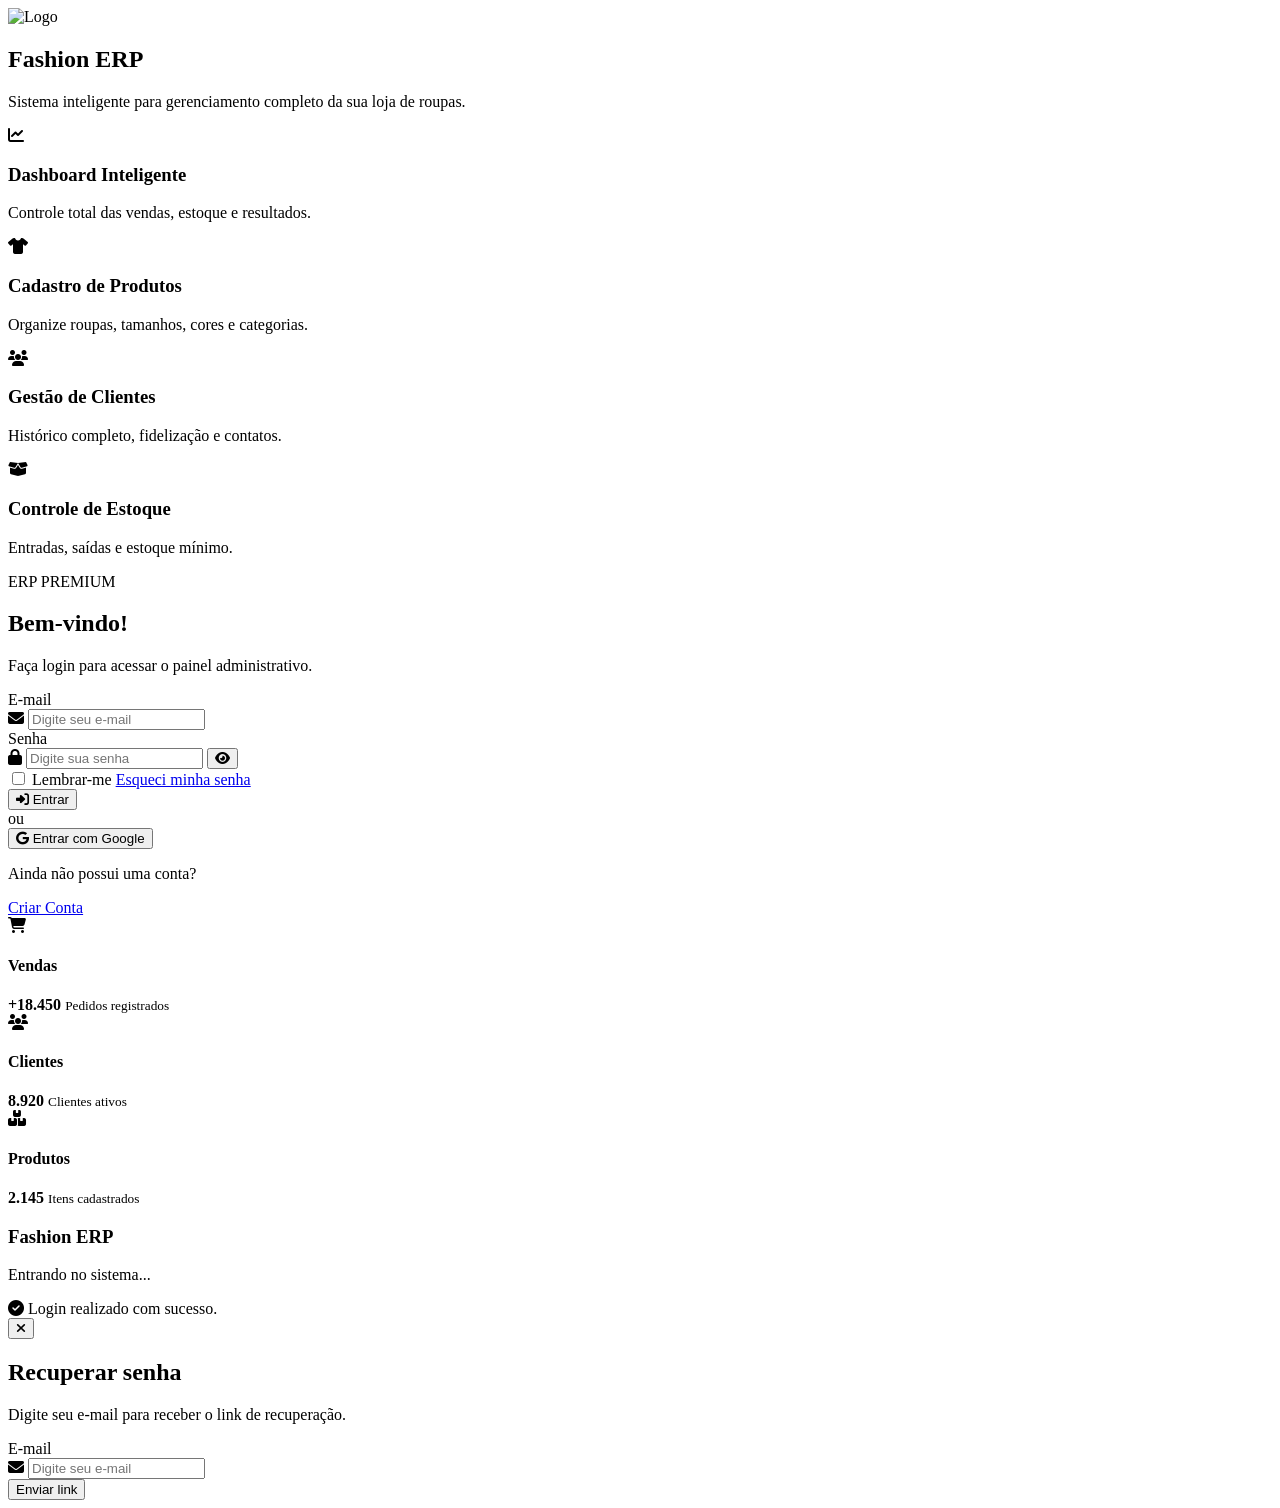
==== index.html @ 1f89e347 "oii" ====
<!DOCTYPE html>
<html lang="pt-BR">

<head>
    <meta charset="UTF-8">
    <meta http-equiv="X-UA-Compatible" content="IE=edge">
    <meta name="viewport" content="width=device-width, initial-scale=1.0">

    <title>Fashion ERP | Login</title>

    <meta name="description" content="Sistema profissional para gerenciamento de lojas de roupas">
    <meta name="theme-color" content="#0F172A">

    <!-- Google Fonts -->
    <link rel="preconnect" href="https://fonts.googleapis.com">
    <link rel="preconnect" href="https://fonts.gstatic.com" crossorigin>

    <link href="https://fonts.googleapis.com/css2?family=Poppins:wght@300;400;500;600;700;800&display=swap" rel="stylesheet">

    <!-- Font Awesome -->
    <link rel="stylesheet"
        href="https://cdnjs.cloudflare.com/ajax/libs/font-awesome/6.7.1/css/all.min.css">

    <!-- CSS -->
    <link rel="stylesheet" href="assets/css/base.css">
    <link rel="stylesheet" href="assets/css/layout.css">
    <link rel="stylesheet" href="assets/css/components.css">
    <link rel="stylesheet" href="assets/css/forms.css">
    <link rel="stylesheet" href="assets/css/responsive.css">

    <link rel="icon" href="assets/img/favicon.png">
</head>

<body>

    <!-- Fundo -->
    <div class="background">

        <div class="circle circle1"></div>
        <div class="circle circle2"></div>
        <div class="circle circle3"></div>

    </div>

    <!-- Container Principal -->
    <main class="login-container">

        <!-- Painel Esquerdo -->
        <section class="login-left">

            <div class="brand">

                <img src="assets/img/logo.png" alt="Logo">

                <h1>Fashion ERP</h1>

                <p>
                    Sistema inteligente para gerenciamento completo
                    da sua loja de roupas.
                </p>

            </div>

            <div class="features">

                <div class="feature">

                    <i class="fa-solid fa-chart-line"></i>

                    <div>

                        <h3>Dashboard Inteligente</h3>

                        <p>
                            Controle total das vendas, estoque
                            e resultados.
                        </p>

                    </div>

                </div>

                <div class="feature">

                    <i class="fa-solid fa-shirt"></i>

                    <div>

                        <h3>Cadastro de Produtos</h3>

                        <p>
                            Organize roupas, tamanhos,
                            cores e categorias.
                        </p>

                    </div>

                </div>

                <div class="feature">

                    <i class="fa-solid fa-users"></i>

                    <div>

                        <h3>Gestão de Clientes</h3>

                        <p>
                            Histórico completo,
                            fidelização e contatos.
                        </p>

                    </div>

                </div>

                <div class="feature">

                    <i class="fa-solid fa-box-open"></i>

                    <div>

                        <h3>Controle de Estoque</h3>

                        <p>
                            Entradas, saídas
                            e estoque mínimo.
                        </p>

                    </div>

                </div>

            </div>

        </section>

        <!-- Painel Direito -->
        <section class="login-right">

            <div class="login-card">

                <div class="login-header">

                    <span class="badge">
                        ERP PREMIUM
                    </span>

                    <h2>Bem-vindo!</h2>

                    <p>
                        Faça login para acessar o painel administrativo.
                    </p>

                </div>

                <!-- FORMULÁRIO -->
                <form id="loginForm">

                    <div class="input-group">

                        <label>E-mail</label>

                        <div class="input-icon">

                            <i class="fa-solid fa-envelope"></i>

                            <input
                                type="email"
                                id="email"
                                placeholder="Digite seu e-mail"
                                required>

                        </div>

                    </div>

                    <div class="input-group">

                        <label>Senha</label>

                        <div class="input-icon">

                            <i class="fa-solid fa-lock"></i>

                            <input
                                type="password"
                                id="password"
                                placeholder="Digite sua senha"
                                required>
                                                            <button
                                type="button"
                                class="toggle-password"
                                id="togglePassword">

                                <i class="fa-solid fa-eye"></i>

                            </button>

                        </div>

                    </div>

                    <div class="login-options">

                        <label class="remember">

                            <input
                                type="checkbox"
                                id="remember">

                            <span>Lembrar-me</span>

                        </label>

                        <a href="#" class="forgot-password">
                            Esqueci minha senha
                        </a>

                    </div>

                    <button
                        type="submit"
                        class="btn btn-primary btn-login">

                        <i class="fa-solid fa-right-to-bracket"></i>

                        Entrar

                    </button>

                    <div class="divider">

                        <span>ou</span>

                    </div>

                    <button
                        type="button"
                        class="btn btn-google">

                        <i class="fa-brands fa-google"></i>

                        Entrar com Google

                    </button>

                </form>

                <div class="login-footer">

                    <p>
                        Ainda não possui uma conta?
                    </p>

                    <a href="#">
                        Criar Conta
                    </a>

                </div>

            </div>

            <!-- Cards Laterais -->

            <div class="login-info">

                <div class="info-card">

                    <i class="fa-solid fa-cart-shopping"></i>

                    <h4>Vendas</h4>

                    <strong>+18.450</strong>

                    <small>Pedidos registrados</small>

                </div>

                <div class="info-card">

                    <i class="fa-solid fa-users"></i>

                    <h4>Clientes</h4>

                    <strong>8.920</strong>

                    <small>Clientes ativos</small>

                </div>

                <div class="info-card">

                    <i class="fa-solid fa-boxes-stacked"></i>

                    <h4>Produtos</h4>

                    <strong>2.145</strong>

                    <small>Itens cadastrados</small>

                </div>

            </div>

        </section>

    </main>
        <!-- ===========================
         LOADER
    ============================ -->

    <div class="loader" id="loader">

        <div class="loader-content">

            <div class="spinner"></div>

            <h3>Fashion ERP</h3>

            <p>Entrando no sistema...</p>

        </div>

    </div>

    <!-- ===========================
         TOAST
    ============================ -->

    <div id="toast" class="toast">

        <i class="fa-solid fa-circle-check"></i>

        <span id="toastMessage">
            Login realizado com sucesso.
        </span>

    </div>

    <!-- ===========================
         MODAL ESQUECI A SENHA
    ============================ -->

    <div class="modal" id="resetPasswordModal">

        <div class="modal-content">

            <button class="close-modal" id="closeModal">

                <i class="fa-solid fa-xmark"></i>

            </button>

            <h2>Recuperar senha</h2>

            <p>
                Digite seu e-mail para receber
                o link de recuperação.
            </p>

            <form id="resetPasswordForm">

                <div class="input-group">

                    <label>E-mail</label>

                    <div class="input-icon">

                        <i class="fa-solid fa-envelope"></i>

                        <input
                            type="email"
                            id="resetEmail"
                            placeholder="Digite seu e-mail"
                            required>

                    </div>

                </div>

                <button
                    type="submit"
                    class="btn btn-primary">

                    Enviar link

                </button>

            </form>

        </div>

    </div>

    <!-- ===========================
         FIREBASE
    ============================ -->

    <script type="module" src="firebase/config.js"></script>

    <!-- ===========================
         JAVASCRIPT
    ============================ -->

    <script src="assets/js/app.js"></script>

    <script type="module" src="assets/js/auth.js"></script>

</body>

</html>
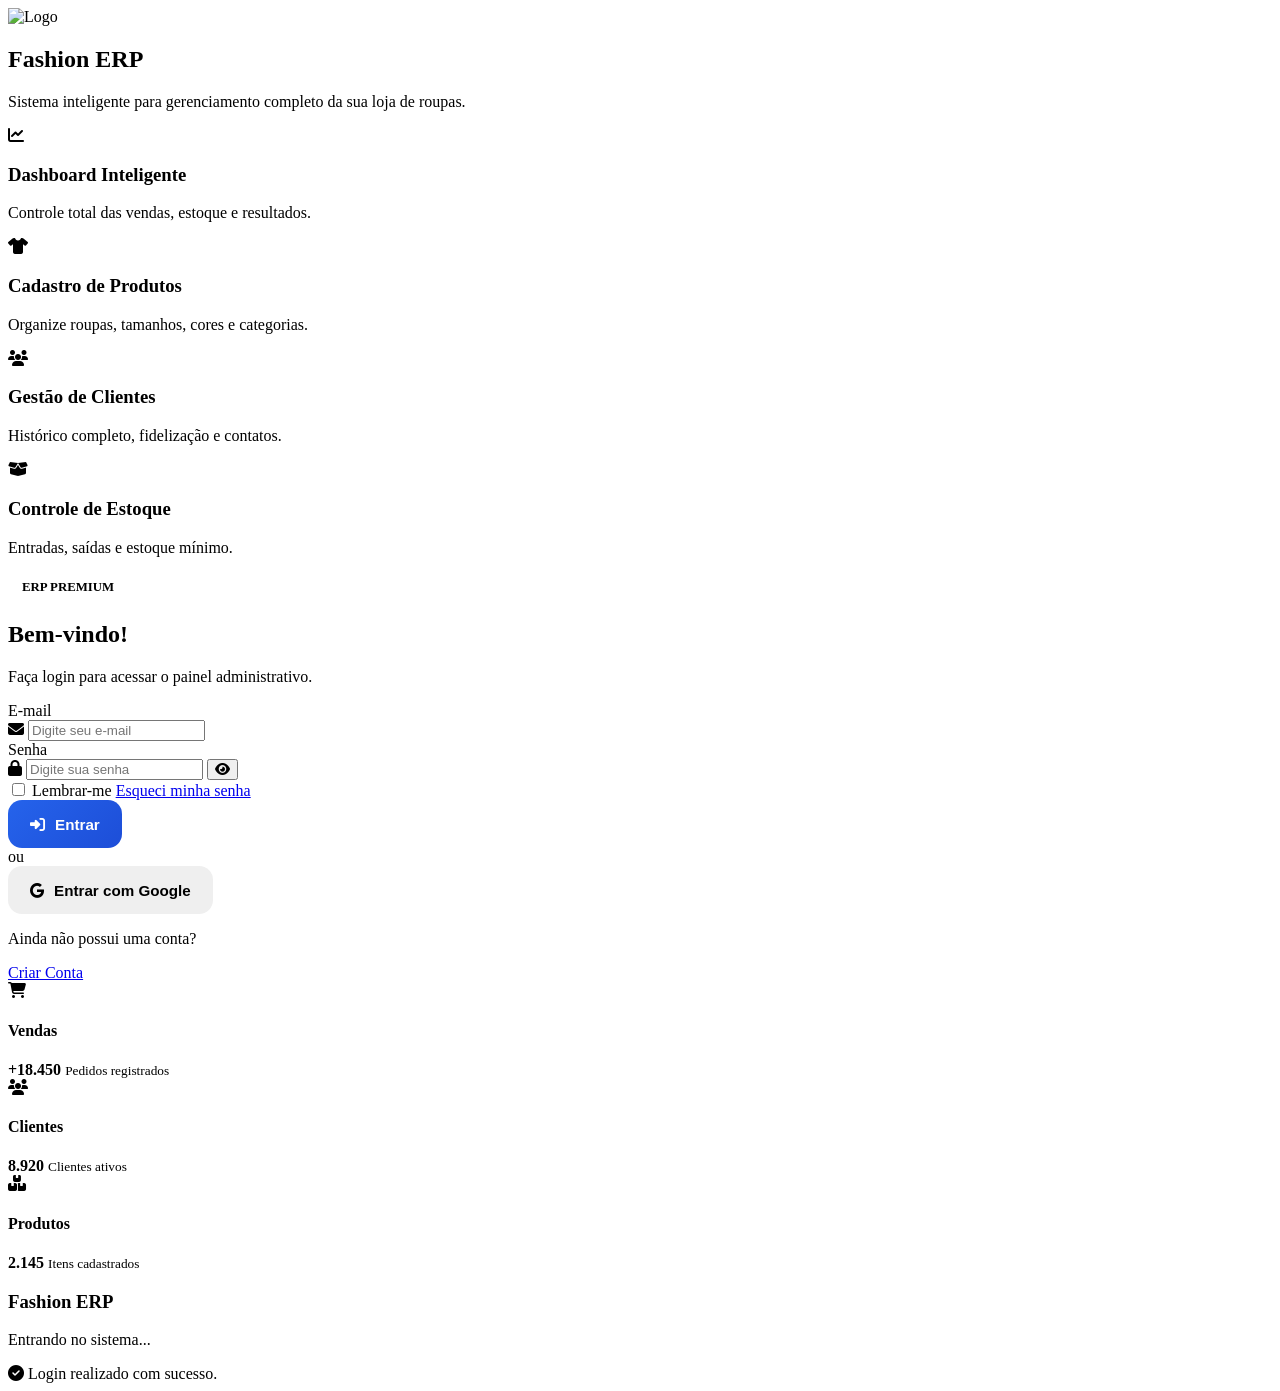
==== commit 10ab2bae: "pop" ====
--- a/index.html
+++ b/index.html
@@ -22,11 +22,11 @@
         href="https://cdnjs.cloudflare.com/ajax/libs/font-awesome/6.7.1/css/all.min.css">
 
     <!-- CSS -->
-    <link rel="stylesheet" href="assets/css/base.css">
-    <link rel="stylesheet" href="assets/css/layout.css">
-    <link rel="stylesheet" href="assets/css/components.css">
-    <link rel="stylesheet" href="assets/css/forms.css">
-    <link rel="stylesheet" href="assets/css/responsive.css">
+    <link rel="stylesheet" href="css/base.css">
+    <link rel="stylesheet" href="css/layout.css">
+    <link rel="stylesheet" href="css/components.css">
+    <link rel="stylesheet" href="css/forms.css">
+    <link rel="stylesheet" href="css/responsive.css">
 
     <link rel="icon" href="assets/img/favicon.png">
 </head>
--- a/css/components.css
+++ b/css/components.css
@@ -0,0 +1,832 @@
+/* ==========================================================
+   FASHION ERP
+   COMPONENTS.CSS
+==========================================================*/
+
+/* ==========================
+   BOTÕES
+========================== */
+
+.btn{
+    display:inline-flex;
+    align-items:center;
+    justify-content:center;
+    gap:10px;
+
+    height:48px;
+
+    padding:0 22px;
+
+    border:none;
+
+    border-radius:14px;
+
+    cursor:pointer;
+
+    font-size:.95rem;
+
+    font-weight:600;
+
+    transition:.30s;
+
+    user-select:none;
+}
+
+.btn i{
+
+    font-size:15px;
+
+}
+
+.btn-primary{
+
+    background:linear-gradient(135deg,#2563EB,#1D4ED8);
+
+    color:#fff;
+
+}
+
+.btn-primary:hover{
+
+    transform:translateY(-2px);
+
+    box-shadow:0 15px 30px rgba(37,99,235,.30);
+
+}
+
+.btn-secondary{
+
+    background:#F59E0B;
+
+    color:#fff;
+
+}
+
+.btn-secondary:hover{
+
+    transform:translateY(-2px);
+
+}
+
+.btn-success{
+
+    background:#22C55E;
+
+    color:#fff;
+
+}
+
+.btn-danger{
+
+    background:#EF4444;
+
+    color:#fff;
+
+}
+
+.btn-light{
+
+    background:var(--surface);
+
+    border:1px solid var(--border);
+
+    color:var(--text);
+
+}
+
+.btn-light:hover{
+
+    background:var(--background-light);
+
+}
+
+/* ==========================
+   CARDS
+========================== */
+
+.card{
+
+    background:var(--surface);
+
+    border:1px solid var(--border);
+
+    border-radius:22px;
+
+    padding:25px;
+
+    box-shadow:var(--shadow-sm);
+
+    transition:.30s;
+
+}
+
+.card:hover{
+
+    transform:translateY(-4px);
+
+    box-shadow:var(--shadow);
+
+}
+
+.card-header{
+
+    display:flex;
+
+    justify-content:space-between;
+
+    align-items:center;
+
+    margin-bottom:25px;
+
+}
+
+.card-title{
+
+    font-size:1.15rem;
+
+    font-weight:600;
+
+}
+
+/* ==========================
+   STAT CARDS
+========================== */
+
+.stat-card{
+
+    display:flex;
+
+    justify-content:space-between;
+
+    align-items:center;
+
+    padding:25px;
+
+    border-radius:20px;
+
+    background:var(--surface);
+
+    border:1px solid var(--border);
+
+    transition:.30s;
+
+}
+
+.stat-card:hover{
+
+    transform:translateY(-5px);
+
+}
+
+.stat-card .icon{
+
+    width:65px;
+
+    height:65px;
+
+    border-radius:18px;
+
+    display:flex;
+
+    align-items:center;
+
+    justify-content:center;
+
+    color:#fff;
+
+    font-size:24px;
+
+    background:linear-gradient(135deg,#2563EB,#1D4ED8);
+
+}
+
+.stat-card h3{
+
+    font-size:2rem;
+
+    margin-top:10px;
+
+}
+
+.stat-card p{
+
+    color:var(--text-muted);
+
+}
+
+/* ==========================
+   BADGES
+========================== */
+
+.badge{
+
+    display:inline-flex;
+
+    align-items:center;
+
+    justify-content:center;
+
+    padding:7px 14px;
+
+    border-radius:50px;
+
+    font-size:.80rem;
+
+    font-weight:600;
+
+}
+
+.badge-success{
+
+    background:#DCFCE7;
+
+    color:#15803D;
+
+}
+
+.badge-danger{
+
+    background:#FEE2E2;
+
+    color:#B91C1C;
+
+}
+
+.badge-warning{
+
+    background:#FEF3C7;
+
+    color:#B45309;
+
+}
+
+.badge-info{
+
+    background:#DBEAFE;
+
+    color:#1D4ED8;
+
+}
+
+/* ==========================
+   ALERTAS
+========================== */
+
+.alert{
+
+    padding:18px 22px;
+
+    border-radius:15px;
+
+    margin-bottom:20px;
+
+    border-left:5px solid;
+
+}
+
+.alert-success{
+
+    background:#DCFCE7;
+
+    border-color:#22C55E;
+
+    color:#166534;
+
+}
+
+.alert-danger{
+
+    background:#FEE2E2;
+
+    border-color:#EF4444;
+
+    color:#991B1B;
+
+}
+
+.alert-warning{
+
+    background:#FEF3C7;
+
+    border-color:#F59E0B;
+
+    color:#92400E;
+
+}
+
+.alert-info{
+
+    background:#DBEAFE;
+
+    border-color:#2563EB;
+
+    color:#1E3A8A;
+
+}
+
+/* ==========================
+   AVATAR
+========================== */
+
+.avatar{
+
+    width:45px;
+
+    height:45px;
+
+    border-radius:50%;
+
+    overflow:hidden;
+
+}
+
+.avatar img{
+
+    width:100%;
+
+    height:100%;
+
+    object-fit:cover;
+
+}
+/* ==========================================================
+   TABELAS
+========================================================== */
+
+.table-container{
+    background:var(--surface);
+    border:1px solid var(--border);
+    border-radius:20px;
+    overflow:hidden;
+    box-shadow:var(--shadow-sm);
+}
+
+.table-responsive{
+    width:100%;
+    overflow-x:auto;
+}
+
+.table{
+    width:100%;
+    border-collapse:collapse;
+    min-width:900px;
+}
+
+.table thead{
+    background:var(--background-light);
+}
+
+.table th{
+    padding:18px;
+    text-align:left;
+    font-size:.9rem;
+    font-weight:600;
+    color:var(--text);
+    border-bottom:1px solid var(--border);
+}
+
+.table td{
+    padding:18px;
+    border-bottom:1px solid var(--border);
+    color:var(--text-light);
+}
+
+.table tbody tr{
+    transition:.3s;
+}
+
+.table tbody tr:hover{
+    background:rgba(37,99,235,.05);
+}
+
+/* ==========================================================
+   FORMULÁRIOS
+========================================================== */
+
+.form-group{
+    margin-bottom:22px;
+}
+
+.form-label{
+    display:block;
+    margin-bottom:8px;
+    font-weight:600;
+    color:var(--text);
+}
+
+.form-control{
+
+    width:100%;
+
+    height:52px;
+
+    padding:0 18px;
+
+    border-radius:14px;
+
+    background:var(--background-light);
+
+    border:1px solid var(--border);
+
+    color:var(--text);
+
+    transition:.3s;
+
+}
+
+.form-control:focus{
+
+    border-color:var(--primary);
+
+    box-shadow:0 0 0 4px rgba(37,99,235,.12);
+
+}
+
+textarea.form-control{
+
+    height:140px;
+
+    resize:vertical;
+
+    padding:15px;
+
+}
+
+.form-row{
+
+    display:grid;
+
+    grid-template-columns:repeat(auto-fit,minmax(220px,1fr));
+
+    gap:20px;
+
+}
+
+/* ==========================================================
+   CHECKBOX
+========================================================== */
+
+.checkbox{
+
+    display:flex;
+
+    align-items:center;
+
+    gap:10px;
+
+}
+
+.checkbox input{
+
+    width:18px;
+
+    height:18px;
+
+    accent-color:var(--primary);
+
+}
+
+/* ==========================================================
+   SWITCH
+========================================================== */
+
+.switch{
+
+    position:relative;
+
+    width:54px;
+
+    height:30px;
+
+}
+
+.switch input{
+
+    display:none;
+
+}
+
+.slider{
+
+    position:absolute;
+
+    inset:0;
+
+    background:#CBD5E1;
+
+    border-radius:50px;
+
+    transition:.3s;
+
+}
+
+.slider::before{
+
+    content:"";
+
+    position:absolute;
+
+    width:22px;
+
+    height:22px;
+
+    left:4px;
+
+    top:4px;
+
+    background:#fff;
+
+    border-radius:50%;
+
+    transition:.3s;
+
+}
+
+.switch input:checked + .slider{
+
+    background:var(--primary);
+
+}
+
+.switch input:checked + .slider::before{
+
+    transform:translateX(24px);
+
+}
+
+/* ==========================================================
+   PAGINAÇÃO
+========================================================== */
+
+.pagination{
+
+    display:flex;
+
+    justify-content:flex-end;
+
+    gap:10px;
+
+    margin-top:25px;
+
+}
+
+.page-item{
+
+    width:42px;
+
+    height:42px;
+
+    display:flex;
+
+    align-items:center;
+
+    justify-content:center;
+
+    border-radius:12px;
+
+    background:var(--surface);
+
+    border:1px solid var(--border);
+
+    cursor:pointer;
+
+    transition:.3s;
+
+}
+
+.page-item:hover{
+
+    background:var(--primary);
+
+    color:#fff;
+
+}
+
+.page-item.active{
+
+    background:var(--primary);
+
+    color:#fff;
+
+}
+
+/* ==========================================================
+   PROGRESS BAR
+========================================================== */
+
+.progress{
+
+    width:100%;
+
+    height:10px;
+
+    border-radius:50px;
+
+    overflow:hidden;
+
+    background:#E5E7EB;
+
+}
+
+.progress-bar{
+
+    height:100%;
+
+    background:linear-gradient(90deg,#2563EB,#1D4ED8);
+
+}
+
+/* ==========================================================
+   MODAL
+========================================================== */
+
+.modal{
+
+    position:fixed;
+
+    inset:0;
+
+    background:rgba(0,0,0,.55);
+
+    display:none;
+
+    align-items:center;
+
+    justify-content:center;
+
+    padding:20px;
+
+    z-index:5000;
+
+}
+
+.modal.active{
+
+    display:flex;
+
+}
+
+.modal-content{
+
+    width:100%;
+
+    max-width:650px;
+
+    background:var(--surface);
+
+    border-radius:24px;
+
+    padding:30px;
+
+    position:relative;
+
+    animation:fadeUp .35s;
+
+}
+
+.close-modal{
+
+    position:absolute;
+
+    top:18px;
+
+    right:18px;
+
+    width:42px;
+
+    height:42px;
+
+    border-radius:12px;
+
+    background:var(--background-light);
+
+}
+
+/* ==========================================================
+   DROPDOWN
+========================================================== */
+
+.dropdown{
+
+    position:relative;
+
+}
+
+.dropdown-menu{
+
+    position:absolute;
+
+    top:110%;
+
+    right:0;
+
+    width:220px;
+
+    background:var(--surface);
+
+    border:1px solid var(--border);
+
+    border-radius:16px;
+
+    overflow:hidden;
+
+    display:none;
+
+    box-shadow:var(--shadow);
+
+}
+
+.dropdown.active .dropdown-menu{
+
+    display:block;
+
+}
+
+.dropdown-menu a{
+
+    display:flex;
+
+    align-items:center;
+
+    gap:12px;
+
+    padding:15px 18px;
+
+    transition:.3s;
+
+}
+
+.dropdown-menu a:hover{
+
+    background:rgba(37,99,235,.08);
+
+}
+
+/* ==========================================================
+   TOOLTIP
+========================================================== */
+
+.tooltip{
+
+    position:relative;
+
+}
+
+.tooltip:hover::after{
+
+    content:attr(data-tooltip);
+
+    position:absolute;
+
+    bottom:120%;
+
+    left:50%;
+
+    transform:translateX(-50%);
+
+    background:#111827;
+
+    color:#fff;
+
+    padding:8px 12px;
+
+    border-radius:8px;
+
+    white-space:nowrap;
+
+    font-size:.8rem;
+
+}
+
+/* ==========================================================
+   SKELETON
+========================================================== */
+
+.skeleton{
+
+    background:linear-gradient(
+        90deg,
+        #E5E7EB 25%,
+        #F3F4F6 50%,
+        #E5E7EB 75%
+    );
+
+    background-size:200% 100%;
+
+    animation:skeleton-loading 1.4s infinite;
+
+    border-radius:12px;
+
+}
+
+@keyframes skeleton-loading{
+
+    0%{
+        background-position:200% 0;
+    }
+
+    100%{
+        background-position:-200% 0;
+    }
+
+}
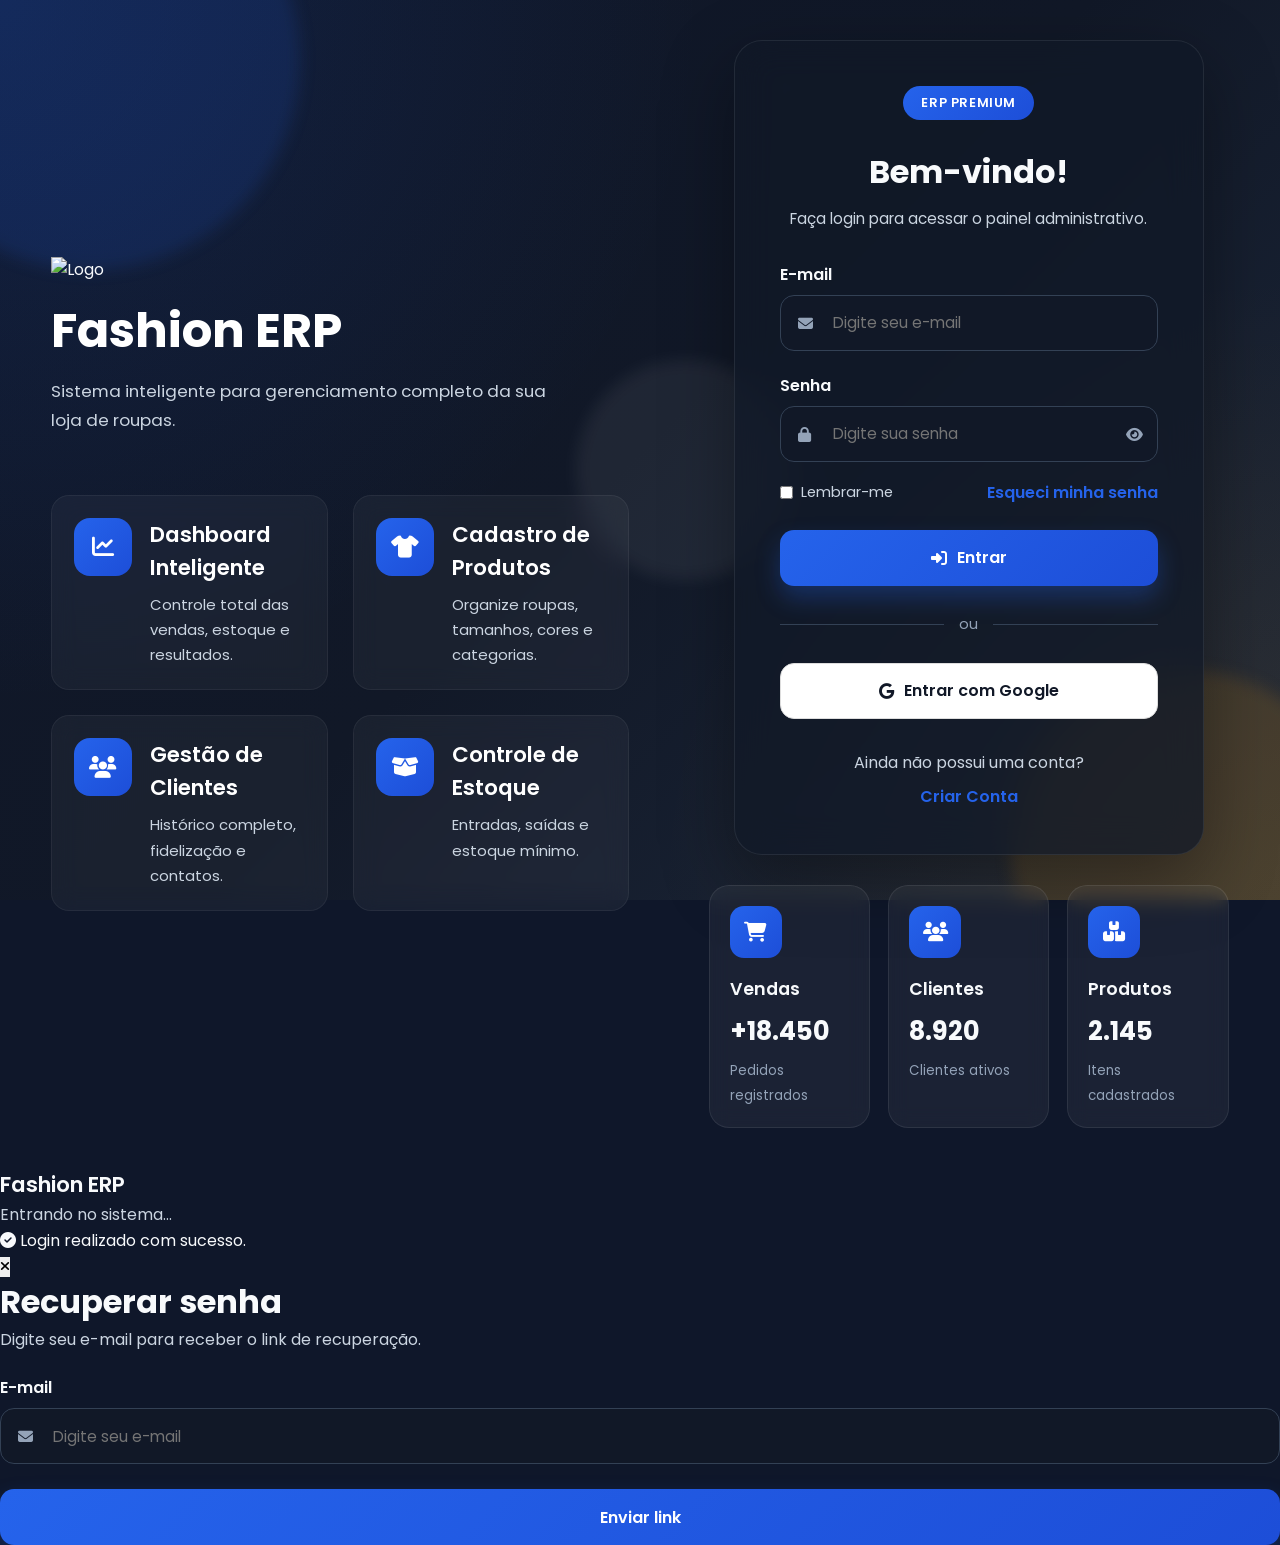
==== commit d1839faf: "çlpo" ====
--- a/index.html
+++ b/index.html
@@ -22,13 +22,13 @@
         href="https://cdnjs.cloudflare.com/ajax/libs/font-awesome/6.7.1/css/all.min.css">
 
     <!-- CSS -->
-    <link rel="stylesheet" href="css/base.css">
-    <link rel="stylesheet" href="css/layout.css">
-    <link rel="stylesheet" href="css/components.css">
+    <link rel="stylesheet" href="css/ base.css">
+    <link rel="stylesheet" href="css/ layout.css">
+    <link rel="stylesheet" href="css/catalogo.css">
     <link rel="stylesheet" href="css/forms.css">
     <link rel="stylesheet" href="css/responsive.css">
 
-    <link rel="icon" href="assets/img/favicon.png">
+    <link rel="icon" href="img/favicon.png">
 </head>
 
 <body>
@@ -50,7 +50,7 @@
 
             <div class="brand">
 
-                <img src="assets/img/logo.png" alt="Logo">
+                <img src="img/logo.png" alt="Logo">
 
                 <h1>Fashion ERP</h1>
 
@@ -403,9 +403,9 @@
          JAVASCRIPT
     ============================ -->
 
-    <script src="assets/js/app.js"></script>
-
-    <script type="module" src="assets/js/auth.js"></script>
+    <script src="js/app.js"></script>
+
+    <script type="module" src="js/auth.js"></script>
 
 </body>
 
--- a/css/ base.css
+++ b/css/ base.css
@@ -0,0 +1,724 @@
+/* ==========================================================
+   FASHION ERP
+   Base CSS
+   ========================================================== */
+
+/* ---------------- RESET ---------------- */
+
+*,
+*::before,
+*::after{
+    margin:0;
+    padding:0;
+    box-sizing:border-box;
+}
+
+html{
+    font-size:16px;
+    scroll-behavior:smooth;
+}
+
+body{
+    min-height:100vh;
+    font-family:'Poppins',sans-serif;
+    background:#0F172A;
+    color:#F8FAFC;
+    overflow-x:hidden;
+    -webkit-font-smoothing:antialiased;
+}
+
+img{
+    max-width:100%;
+    display:block;
+}
+
+a{
+    text-decoration:none;
+    color:inherit;
+}
+
+button{
+    border:none;
+    outline:none;
+    cursor:pointer;
+    font-family:inherit;
+}
+
+input,
+textarea,
+select{
+    font-family:inherit;
+    outline:none;
+    border:none;
+}
+
+ul{
+    list-style:none;
+}
+
+/* ---------------- VARIÁVEIS ---------------- */
+
+:root{
+
+    /* Cores */
+
+    --primary:#2563EB;
+    --primary-dark:#1D4ED8;
+
+    --secondary:#F59E0B;
+
+    --success:#22C55E;
+    --danger:#EF4444;
+    --warning:#FACC15;
+
+    --background:#0F172A;
+    --background-light:#1E293B;
+
+    --surface:#111827;
+    --surface-2:#1F2937;
+
+    --white:#FFFFFF;
+
+    --text:#F8FAFC;
+    --text-light:#CBD5E1;
+    --text-muted:#94A3B8;
+
+    --border:#334155;
+
+    /* Sombras */
+
+    --shadow-sm:
+        0 2px 8px rgba(0,0,0,.15);
+
+    --shadow:
+        0 10px 30px rgba(0,0,0,.25);
+
+    --shadow-lg:
+        0 20px 60px rgba(0,0,0,.35);
+
+    /* Bordas */
+
+    --radius-sm:8px;
+    --radius:16px;
+    --radius-lg:24px;
+    --radius-xl:32px;
+
+    /* Espaçamentos */
+
+    --space-1:4px;
+    --space-2:8px;
+    --space-3:12px;
+    --space-4:16px;
+    --space-5:20px;
+    --space-6:24px;
+    --space-7:32px;
+    --space-8:40px;
+    --space-9:48px;
+
+    /* Transição */
+
+    --transition:.35s ease;
+
+}
+
+/* ---------------- TEMA CLARO ---------------- */
+
+body.light{
+
+    --background:#F8FAFC;
+
+    --background-light:#FFFFFF;
+
+    --surface:#FFFFFF;
+
+    --surface-2:#F1F5F9;
+
+    --text:#0F172A;
+
+    --text-light:#334155;
+
+    --text-muted:#64748B;
+
+    --border:#E2E8F0;
+
+}
+
+/* ---------------- TIPOGRAFIA ---------------- */
+
+h1{
+
+    font-size:2.5rem;
+    font-weight:700;
+    line-height:1.2;
+
+}
+
+h2{
+
+    font-size:2rem;
+    font-weight:700;
+
+}
+
+h3{
+
+    font-size:1.35rem;
+    font-weight:600;
+
+}
+
+h4{
+
+    font-size:1.1rem;
+    font-weight:600;
+
+}
+
+p{
+
+    color:var(--text-light);
+    line-height:1.7;
+
+}
+
+small{
+
+    color:var(--text-muted);
+
+}
+
+/* ---------------- SCROLL ---------------- */
+
+::-webkit-scrollbar{
+
+    width:10px;
+
+}
+
+::-webkit-scrollbar-track{
+
+    background:var(--background);
+
+}
+
+::-webkit-scrollbar-thumb{
+
+    background:var(--primary);
+    border-radius:50px;
+
+}
+
+::-webkit-scrollbar-thumb:hover{
+
+    background:var(--primary-dark);
+
+}
+
+/* ---------------- SELEÇÃO ---------------- */
+
+::selection{
+
+    background:var(--primary);
+    color:#fff;
+
+}
+
+/* ---------------- CONTAINER ---------------- */
+
+.container{
+
+    width:min(1400px,92%);
+    margin:auto;
+
+}
+
+/* ---------------- UTILITÁRIOS ---------------- */
+
+.text-center{
+    text-align:center;
+}
+
+.text-right{
+    text-align:right;
+}
+
+.w-100{
+    width:100%;
+}
+
+.hidden{
+    display:none !important;
+}
+
+.flex{
+    display:flex;
+}
+
+.grid{
+    display:grid;
+}
+
+.align-center{
+    align-items:center;
+}
+
+.justify-between{
+    justify-content:space-between;
+}
+
+.justify-center{
+    justify-content:center;
+}
+
+.gap-1{
+    gap:10px;
+}
+
+.gap-2{
+    gap:20px;
+}
+
+.gap-3{
+    gap:30px;
+}
+
+.mt-1{
+    margin-top:10px;
+}
+
+.mt-2{
+    margin-top:20px;
+}
+
+.mt-3{
+    margin-top:30px;
+}
+
+.mb-1{
+    margin-bottom:10px;
+}
+
+.mb-2{
+    margin-bottom:20px;
+}
+
+.mb-3{
+    margin-bottom:30px;
+}
+
+/* ---------------- ANIMAÇÃO ---------------- */
+
+@keyframes fadeUp{
+
+    from{
+
+        opacity:0;
+        transform:translateY(20px);
+
+    }
+
+    to{
+
+        opacity:1;
+        transform:translateY(0);
+
+    }
+
+}
+
+.fade-up{
+
+    animation:fadeUp .6s ease forwards;
+
+}
+/* ==========================================================
+   LOGIN
+========================================================== */
+
+.background{
+    position:fixed;
+    inset:0;
+    overflow:hidden;
+    background:
+        radial-gradient(circle at top left,#2563eb22,transparent 45%),
+        radial-gradient(circle at bottom right,#f59e0b18,transparent 40%),
+        linear-gradient(135deg,#0f172a,#111827,#1e293b);
+    z-index:-2;
+}
+
+/* Círculos */
+
+.circle{
+    position:absolute;
+    border-radius:50%;
+    filter:blur(8px);
+    animation:float 10s ease-in-out infinite;
+}
+
+.circle1{
+    width:420px;
+    height:420px;
+    background:#2563eb25;
+    top:-150px;
+    left:-120px;
+}
+
+.circle2{
+    width:350px;
+    height:350px;
+    background:#f59e0b22;
+    bottom:-120px;
+    right:-80px;
+    animation-delay:2s;
+}
+
+.circle3{
+    width:220px;
+    height:220px;
+    background:#ffffff10;
+    top:40%;
+    left:45%;
+    animation-delay:4s;
+}
+
+@keyframes float{
+
+    0%{
+        transform:translateY(0) rotate(0);
+    }
+
+    50%{
+        transform:translateY(-25px) rotate(6deg);
+    }
+
+    100%{
+        transform:translateY(0) rotate(0);
+    }
+
+}
+
+/* ==========================================================
+   CARD
+========================================================== */
+
+.login-card{
+
+    width:100%;
+    max-width:470px;
+
+    background:rgba(17,24,39,.75);
+
+    backdrop-filter:blur(18px);
+
+    border:1px solid rgba(255,255,255,.08);
+
+    border-radius:28px;
+
+    padding:45px;
+
+    box-shadow:0 25px 70px rgba(0,0,0,.35);
+
+    animation:fadeUp .7s ease;
+
+}
+
+body.light .login-card{
+
+    background:rgba(255,255,255,.90);
+
+}
+
+/* ==========================================================
+   BADGE
+========================================================== */
+
+.badge{
+
+    display:inline-flex;
+
+    align-items:center;
+
+    justify-content:center;
+
+    padding:8px 18px;
+
+    border-radius:50px;
+
+    background:linear-gradient(135deg,#2563eb,#1d4ed8);
+
+    color:#fff;
+
+    font-size:.8rem;
+
+    font-weight:600;
+
+    letter-spacing:.6px;
+
+    margin-bottom:18px;
+
+}
+
+/* ==========================================================
+   INPUTS
+========================================================== */
+
+.input-group{
+
+    margin-top:22px;
+
+}
+
+.input-group label{
+
+    display:block;
+
+    margin-bottom:8px;
+
+    font-weight:600;
+
+    color:var(--text);
+
+}
+
+.input-icon{
+
+    position:relative;
+
+}
+
+.input-icon i{
+
+    position:absolute;
+
+    left:18px;
+
+    top:50%;
+
+    transform:translateY(-50%);
+
+    color:var(--text-muted);
+
+    font-size:15px;
+
+}
+
+.input-icon input{
+
+    width:100%;
+
+    height:56px;
+
+    padding-left:52px;
+
+    padding-right:52px;
+
+    border-radius:14px;
+
+    background:var(--surface);
+
+    border:1px solid var(--border);
+
+    color:var(--text);
+
+    font-size:.95rem;
+
+    transition:var(--transition);
+
+}
+
+.input-icon input:focus{
+
+    border-color:var(--primary);
+
+    box-shadow:0 0 0 4px rgba(37,99,235,.15);
+
+}
+
+/* Mostrar senha */
+
+.toggle-password{
+
+    position:absolute;
+
+    right:16px;
+
+    top:50%;
+
+    transform:translateY(-50%);
+
+    width:34px;
+
+    height:34px;
+
+    border-radius:50%;
+
+    background:none;
+
+    color:var(--text-muted);
+
+    transition:.3s;
+
+}
+
+.toggle-password:hover{
+
+    color:var(--primary);
+
+}
+
+/* ==========================================================
+   LOGIN OPTIONS
+========================================================== */
+
+.login-options{
+
+    margin-top:18px;
+
+    display:flex;
+
+    align-items:center;
+
+    justify-content:space-between;
+
+}
+
+.remember{
+
+    display:flex;
+
+    align-items:center;
+
+    gap:8px;
+
+    cursor:pointer;
+
+    color:var(--text-light);
+
+    font-size:.92rem;
+
+}
+
+.remember input{
+
+    accent-color:var(--primary);
+
+}
+
+.forgot-password{
+
+    color:var(--primary);
+
+    font-weight:600;
+
+    transition:.3s;
+
+}
+
+.forgot-password:hover{
+
+    opacity:.8;
+
+}
+
+/* ==========================================================
+   BOTÕES
+========================================================== */
+
+.btn{
+
+    width:100%;
+
+    height:56px;
+
+    border-radius:14px;
+
+    font-size:1rem;
+
+    font-weight:600;
+
+    display:flex;
+
+    align-items:center;
+
+    justify-content:center;
+
+    gap:10px;
+
+    transition:var(--transition);
+
+}
+
+.btn-primary{
+
+    margin-top:25px;
+
+    background:linear-gradient(135deg,#2563eb,#1d4ed8);
+
+    color:#fff;
+
+    box-shadow:0 12px 25px rgba(37,99,235,.30);
+
+}
+
+.btn-primary:hover{
+
+    transform:translateY(-2px);
+
+    box-shadow:0 18px 35px rgba(37,99,235,.40);
+
+}
+
+.btn-google{
+
+    background:#fff;
+
+    color:#111827;
+
+    border:1px solid #ddd;
+
+}
+
+.btn-google:hover{
+
+    transform:translateY(-2px);
+
+    box-shadow:var(--shadow);
+
+}
+
+/* ==========================================================
+   DIVISOR
+========================================================== */
+
+.divider{
+
+    display:flex;
+
+    align-items:center;
+
+    gap:15px;
+
+    margin:28px 0;
+
+}
+
+.divider::before,
+.divider::after{
+
+    content:"";
+
+    flex:1;
+
+    height:1px;
+
+    background:var(--border);
+
+}
+
+.divider span{
+
+    color:var(--text-muted);
+
+    font-size:.9rem;
+
+}
--- a/css/ layout.css
+++ b/css/ layout.css
@@ -0,0 +1,712 @@
+/* ==========================================================
+   FASHION ERP
+   LAYOUT.CSS
+   Estrutura Geral
+==========================================================*/
+
+/* ==========================
+   LOGIN
+========================== */
+
+.login-container{
+    min-height:100vh;
+    display:grid;
+    grid-template-columns:1fr 520px;
+    align-items:center;
+    gap:80px;
+    width:min(1400px,92%);
+    margin:auto;
+    padding:40px 0;
+}
+
+/* ==========================
+   LADO ESQUERDO
+========================== */
+
+.login-left{
+    display:flex;
+    flex-direction:column;
+    justify-content:center;
+    animation:fadeUp .8s ease;
+}
+
+.brand{
+    margin-bottom:60px;
+}
+
+.brand img{
+    width:90px;
+    margin-bottom:20px;
+}
+
+.brand h1{
+    font-size:3rem;
+    margin-bottom:18px;
+    color:var(--white);
+}
+
+.brand p{
+    max-width:520px;
+    font-size:1.05rem;
+}
+
+/* ==========================
+   FEATURES
+========================== */
+
+.features{
+    display:grid;
+    grid-template-columns:repeat(2,1fr);
+    gap:25px;
+}
+
+.feature{
+    display:flex;
+    gap:18px;
+    align-items:flex-start;
+
+    background:rgba(255,255,255,.04);
+
+    border:1px solid rgba(255,255,255,.06);
+
+    backdrop-filter:blur(12px);
+
+    border-radius:18px;
+
+    padding:22px;
+
+    transition:.35s;
+}
+
+.feature:hover{
+
+    transform:translateY(-6px);
+
+    background:rgba(255,255,255,.07);
+
+    box-shadow:0 18px 35px rgba(0,0,0,.20);
+
+}
+
+.feature i{
+
+    width:58px;
+    height:58px;
+
+    border-radius:16px;
+
+    display:flex;
+    align-items:center;
+    justify-content:center;
+
+    background:linear-gradient(135deg,#2563EB,#1D4ED8);
+
+    color:#fff;
+
+    font-size:22px;
+
+    flex-shrink:0;
+
+}
+
+.feature h3{
+
+    margin-bottom:8px;
+
+    color:var(--white);
+
+}
+
+.feature p{
+
+    font-size:.93rem;
+
+}
+
+/* ==========================
+   LADO DIREITO
+========================== */
+
+.login-right{
+
+    display:flex;
+
+    flex-direction:column;
+
+    align-items:center;
+
+    gap:30px;
+
+}
+
+/* ==========================
+   HEADER LOGIN
+========================== */
+
+.login-header{
+
+    text-align:center;
+
+    margin-bottom:30px;
+
+}
+
+.login-header h2{
+
+    margin-top:10px;
+
+    margin-bottom:10px;
+
+    font-size:2rem;
+
+}
+
+.login-header p{
+
+    font-size:.95rem;
+
+}
+
+/* ==========================
+   FOOTER LOGIN
+========================== */
+
+.login-footer{
+
+    margin-top:30px;
+
+    text-align:center;
+
+}
+
+.login-footer p{
+
+    margin-bottom:8px;
+
+}
+
+.login-footer a{
+
+    color:var(--primary);
+
+    font-weight:600;
+
+}
+
+.login-footer a:hover{
+
+    text-decoration:underline;
+
+}
+
+/* ==========================
+   CARDS LATERAIS
+========================== */
+
+.login-info{
+
+    width:100%;
+
+    display:grid;
+
+    grid-template-columns:repeat(3,1fr);
+
+    gap:18px;
+
+}
+
+.info-card{
+
+    background:rgba(255,255,255,.05);
+
+    border:1px solid rgba(255,255,255,.08);
+
+    backdrop-filter:blur(10px);
+
+    border-radius:20px;
+
+    padding:20px;
+
+    transition:.35s;
+
+}
+
+.info-card:hover{
+
+    transform:translateY(-5px);
+
+    box-shadow:0 20px 40px rgba(0,0,0,.25);
+
+}
+
+.info-card i{
+
+    width:52px;
+    height:52px;
+
+    display:flex;
+    align-items:center;
+    justify-content:center;
+
+    border-radius:14px;
+
+    margin-bottom:18px;
+
+    background:linear-gradient(135deg,#2563EB,#1D4ED8);
+
+    color:#fff;
+
+    font-size:20px;
+
+}
+
+.info-card h4{
+
+    margin-bottom:10px;
+
+}
+
+.info-card strong{
+
+    display:block;
+
+    font-size:1.6rem;
+
+    margin-bottom:6px;
+
+}
+
+.info-card small{
+
+    color:var(--text-muted);
+
+}
+/* ==========================================================
+   DASHBOARD LAYOUT
+========================================================== */
+
+/* ---------- Estrutura ---------- */
+
+.app{
+    display:flex;
+    min-height:100vh;
+    background:var(--background);
+}
+
+/* ---------- Sidebar ---------- */
+
+.sidebar{
+
+    position:fixed;
+
+    left:0;
+    top:0;
+
+    width:280px;
+    height:100vh;
+
+    background:var(--surface);
+
+    border-right:1px solid var(--border);
+
+    display:flex;
+    flex-direction:column;
+
+    transition:.35s;
+
+    z-index:1000;
+
+}
+
+.sidebar.collapsed{
+
+    width:90px;
+
+}
+
+/* ---------- Logo ---------- */
+
+.sidebar-header{
+
+    height:85px;
+
+    display:flex;
+
+    align-items:center;
+
+    justify-content:space-between;
+
+    padding:0 25px;
+
+    border-bottom:1px solid var(--border);
+
+}
+
+.sidebar-logo{
+
+    display:flex;
+
+    align-items:center;
+
+    gap:15px;
+
+}
+
+.sidebar-logo img{
+
+    width:46px;
+
+}
+
+.sidebar-logo h2{
+
+    font-size:1.35rem;
+
+    white-space:nowrap;
+
+}
+
+.sidebar.collapsed .sidebar-logo h2{
+
+    display:none;
+
+}
+
+/* ---------- Botão Menu ---------- */
+
+.menu-toggle{
+
+    width:42px;
+    height:42px;
+
+    border-radius:12px;
+
+    background:var(--background-light);
+
+    color:var(--text);
+
+    display:flex;
+    align-items:center;
+    justify-content:center;
+
+    transition:.3s;
+
+}
+
+.menu-toggle:hover{
+
+    background:var(--primary);
+
+    color:#fff;
+
+}
+
+/* ---------- Navegação ---------- */
+
+.sidebar nav{
+
+    flex:1;
+
+    padding:25px 15px;
+
+    overflow:auto;
+
+}
+
+.sidebar nav ul{
+
+    display:flex;
+
+    flex-direction:column;
+
+    gap:8px;
+
+}
+
+.sidebar nav li a{
+
+    height:56px;
+
+    display:flex;
+
+    align-items:center;
+
+    gap:18px;
+
+    padding:0 18px;
+
+    border-radius:14px;
+
+    color:var(--text-light);
+
+    transition:.3s;
+
+}
+
+.sidebar nav li a i{
+
+    width:22px;
+
+    text-align:center;
+
+    font-size:18px;
+
+}
+
+.sidebar nav li a:hover{
+
+    background:rgba(37,99,235,.12);
+
+    color:var(--primary);
+
+}
+
+.sidebar nav li.active a{
+
+    background:linear-gradient(135deg,#2563EB,#1D4ED8);
+
+    color:#fff;
+
+}
+
+.sidebar.collapsed nav li a span{
+
+    display:none;
+
+}
+
+/* ---------- Rodapé Sidebar ---------- */
+
+.sidebar-footer{
+
+    padding:20px;
+
+    border-top:1px solid var(--border);
+
+}
+
+.logout{
+
+    width:100%;
+
+    height:52px;
+
+    border-radius:14px;
+
+    background:#EF4444;
+
+    color:#fff;
+
+    font-weight:600;
+
+}
+
+.logout:hover{
+
+    opacity:.9;
+
+}
+
+/* ==========================================================
+   CONTEÚDO
+========================================================== */
+
+.main{
+
+    margin-left:280px;
+
+    width:calc(100% - 280px);
+
+    transition:.35s;
+
+}
+
+.sidebar.collapsed ~ .main{
+
+    margin-left:90px;
+
+    width:calc(100% - 90px);
+
+}
+
+/* ==========================================================
+   TOPBAR
+========================================================== */
+
+.topbar{
+
+    height:85px;
+
+    background:var(--surface);
+
+    border-bottom:1px solid var(--border);
+
+    display:flex;
+
+    align-items:center;
+
+    justify-content:space-between;
+
+    padding:0 35px;
+
+    position:sticky;
+
+    top:0;
+
+    z-index:900;
+
+}
+
+/* ---------- Pesquisa ---------- */
+
+.search-box{
+
+    width:380px;
+
+    position:relative;
+
+}
+
+.search-box input{
+
+    width:100%;
+
+    height:50px;
+
+    padding-left:48px;
+
+    border-radius:14px;
+
+    background:var(--background-light);
+
+    border:1px solid var(--border);
+
+    color:var(--text);
+
+}
+
+.search-box i{
+
+    position:absolute;
+
+    left:18px;
+
+    top:50%;
+
+    transform:translateY(-50%);
+
+    color:var(--text-muted);
+
+}
+
+/* ---------- Ações ---------- */
+
+.topbar-actions{
+
+    display:flex;
+
+    align-items:center;
+
+    gap:15px;
+
+}
+
+.action-btn{
+
+    width:46px;
+
+    height:46px;
+
+    border-radius:14px;
+
+    background:var(--background-light);
+
+    display:flex;
+
+    align-items:center;
+
+    justify-content:center;
+
+    color:var(--text);
+
+    transition:.3s;
+
+}
+
+.action-btn:hover{
+
+    background:var(--primary);
+
+    color:#fff;
+
+}
+
+/* ---------- Perfil ---------- */
+
+.profile{
+
+    display:flex;
+
+    align-items:center;
+
+    gap:15px;
+
+    margin-left:10px;
+
+}
+
+.profile img{
+
+    width:46px;
+
+    height:46px;
+
+    border-radius:50%;
+
+    object-fit:cover;
+
+}
+
+.profile-info h4{
+
+    font-size:.95rem;
+
+}
+
+.profile-info p{
+
+    font-size:.80rem;
+
+    color:var(--text-muted);
+
+}
+
+/* ==========================================================
+   PAGE CONTENT
+========================================================== */
+
+.content{
+
+    padding:35px;
+
+}
+
+.page-header{
+
+    margin-bottom:30px;
+
+}
+
+.page-header h1{
+
+    font-size:2rem;
+
+}
+
+.page-header p{
+
+    margin-top:8px;
+
+    color:var(--text-muted);
+
+}
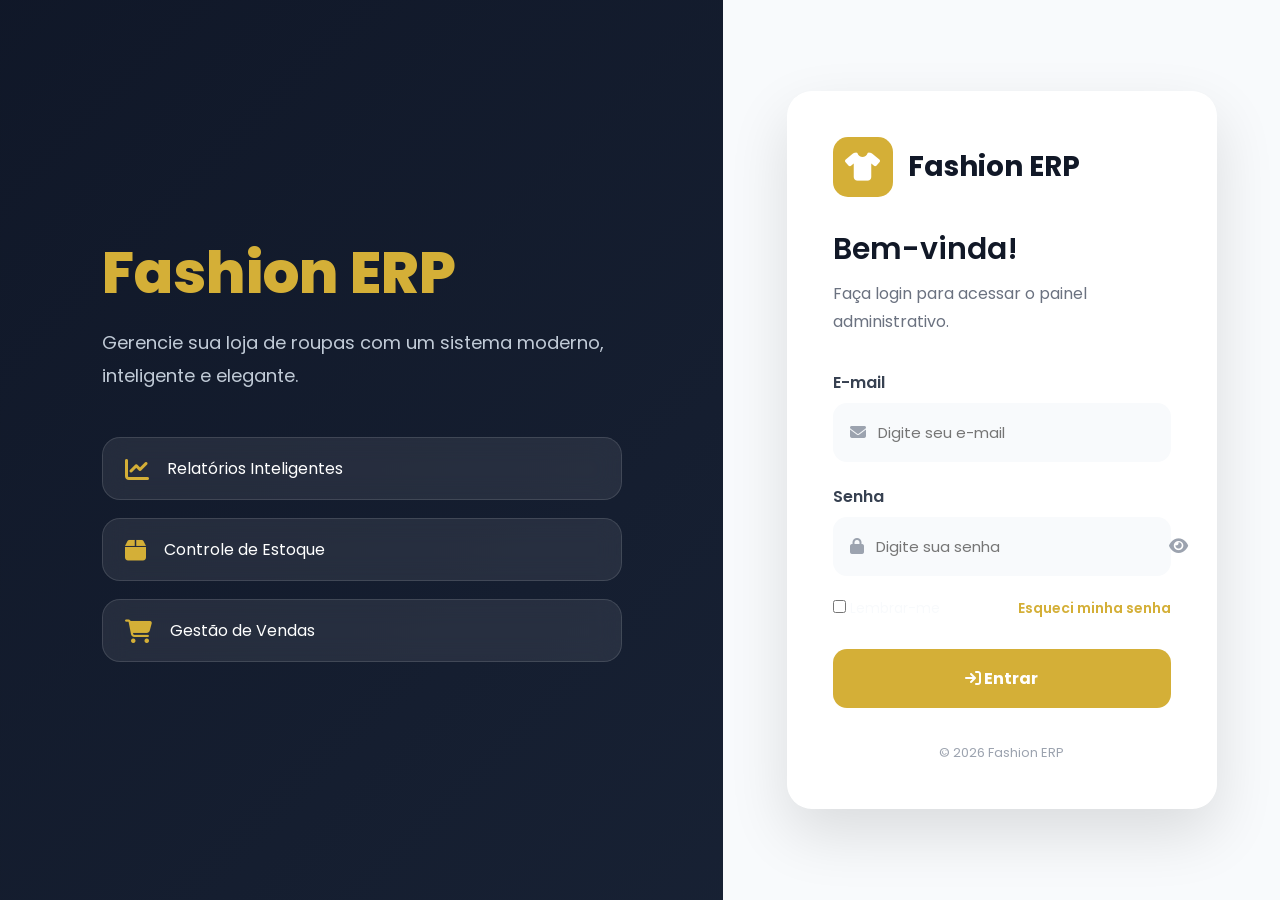
==== commit 92c213ee: "popo" ====
--- a/index.html
+++ b/index.html
@@ -2,376 +2,125 @@
 <html lang="pt-BR">
 
 <head>
+
     <meta charset="UTF-8">
-    <meta http-equiv="X-UA-Compatible" content="IE=edge">
     <meta name="viewport" content="width=device-width, initial-scale=1.0">
 
     <title>Fashion ERP | Login</title>
 
-    <meta name="description" content="Sistema profissional para gerenciamento de lojas de roupas">
-    <meta name="theme-color" content="#0F172A">
+    <meta name="description" content="Sistema Premium para Gerenciamento de Lojas de Roupas">
+    <meta name="theme-color" content="#111827">
 
     <!-- Google Fonts -->
+
     <link rel="preconnect" href="https://fonts.googleapis.com">
+
     <link rel="preconnect" href="https://fonts.gstatic.com" crossorigin>
 
     <link href="https://fonts.googleapis.com/css2?family=Poppins:wght@300;400;500;600;700;800&display=swap" rel="stylesheet">
 
     <!-- Font Awesome -->
+
     <link rel="stylesheet"
-        href="https://cdnjs.cloudflare.com/ajax/libs/font-awesome/6.7.1/css/all.min.css">
+    href="https://cdnjs.cloudflare.com/ajax/libs/font-awesome/6.7.1/css/all.min.css">
 
     <!-- CSS -->
+
     <link rel="stylesheet" href="css/ base.css">
     <link rel="stylesheet" href="css/ layout.css">
-    <link rel="stylesheet" href="css/catalogo.css">
-    <link rel="stylesheet" href="css/forms.css">
-    <link rel="stylesheet" href="css/responsive.css">
-
-    <link rel="icon" href="img/favicon.png">
+    <link rel="stylesheet" href="css/components.css">
+    <link rel="stylesheet" href="css/login.css">
+
 </head>
 
 <body>
 
-    <!-- Fundo -->
-    <div class="background">
-
-        <div class="circle circle1"></div>
-        <div class="circle circle2"></div>
-        <div class="circle circle3"></div>
-
-    </div>
-
-    <!-- Container Principal -->
-    <main class="login-container">
-
-        <!-- Painel Esquerdo -->
-        <section class="login-left">
-
-            <div class="brand">
-
-                <img src="img/logo.png" alt="Logo">
-
-                <h1>Fashion ERP</h1>
-
-                <p>
-                    Sistema inteligente para gerenciamento completo
-                    da sua loja de roupas.
-                </p>
+<div class="login-page">
+
+    <!-- LADO ESQUERDO -->
+
+    <section class="login-banner">
+
+        <div class="overlay"></div>
+
+        <div class="banner-content">
+
+            <h1>Fashion ERP</h1>
+
+            <p>
+
+                Gerencie sua loja de roupas com um sistema moderno,
+                inteligente e elegante.
+
+            </p>
+
+            <div class="banner-cards">
+
+                <div class="mini-card">
+
+                    <i class="fa-solid fa-chart-line"></i>
+
+                    <span>Relatórios Inteligentes</span>
+
+                </div>
+
+                <div class="mini-card">
+
+                    <i class="fa-solid fa-box"></i>
+
+                    <span>Controle de Estoque</span>
+
+                </div>
+
+                <div class="mini-card">
+
+                    <i class="fa-solid fa-cart-shopping"></i>
+
+                    <span>Gestão de Vendas</span>
+
+                </div>
 
             </div>
 
-            <div class="features">
-
-                <div class="feature">
-
-                    <i class="fa-solid fa-chart-line"></i>
-
-                    <div>
-
-                        <h3>Dashboard Inteligente</h3>
-
-                        <p>
-                            Controle total das vendas, estoque
-                            e resultados.
-                        </p>
-
-                    </div>
-
-                </div>
-
-                <div class="feature">
-
-                    <i class="fa-solid fa-shirt"></i>
-
-                    <div>
-
-                        <h3>Cadastro de Produtos</h3>
-
-                        <p>
-                            Organize roupas, tamanhos,
-                            cores e categorias.
-                        </p>
-
-                    </div>
-
-                </div>
-
-                <div class="feature">
-
-                    <i class="fa-solid fa-users"></i>
-
-                    <div>
-
-                        <h3>Gestão de Clientes</h3>
-
-                        <p>
-                            Histórico completo,
-                            fidelização e contatos.
-                        </p>
-
-                    </div>
-
-                </div>
-
-                <div class="feature">
-
-                    <i class="fa-solid fa-box-open"></i>
-
-                    <div>
-
-                        <h3>Controle de Estoque</h3>
-
-                        <p>
-                            Entradas, saídas
-                            e estoque mínimo.
-                        </p>
-
-                    </div>
-
-                </div>
+        </div>
+
+    </section>
+
+    <!-- LADO DIREITO -->
+
+    <section class="login-panel">
+
+        <div class="login-card">
+
+            <div class="logo">
+
+                <i class="fa-solid fa-shirt"></i>
+
+                <h2>Fashion ERP</h2>
 
             </div>
 
-        </section>
-
-        <!-- Painel Direito -->
-        <section class="login-right">
-
-            <div class="login-card">
-
-                <div class="login-header">
-
-                    <span class="badge">
-                        ERP PREMIUM
-                    </span>
-
-                    <h2>Bem-vindo!</h2>
-
-                    <p>
-                        Faça login para acessar o painel administrativo.
-                    </p>
-
-                </div>
-
-                <!-- FORMULÁRIO -->
-                <form id="loginForm">
-
-                    <div class="input-group">
-
-                        <label>E-mail</label>
-
-                        <div class="input-icon">
-
-                            <i class="fa-solid fa-envelope"></i>
-
-                            <input
-                                type="email"
-                                id="email"
-                                placeholder="Digite seu e-mail"
-                                required>
-
-                        </div>
-
-                    </div>
-
-                    <div class="input-group">
-
-                        <label>Senha</label>
-
-                        <div class="input-icon">
-
-                            <i class="fa-solid fa-lock"></i>
-
-                            <input
-                                type="password"
-                                id="password"
-                                placeholder="Digite sua senha"
-                                required>
-                                                            <button
-                                type="button"
-                                class="toggle-password"
-                                id="togglePassword">
-
-                                <i class="fa-solid fa-eye"></i>
-
-                            </button>
-
-                        </div>
-
-                    </div>
-
-                    <div class="login-options">
-
-                        <label class="remember">
-
-                            <input
-                                type="checkbox"
-                                id="remember">
-
-                            <span>Lembrar-me</span>
-
-                        </label>
-
-                        <a href="#" class="forgot-password">
-                            Esqueci minha senha
-                        </a>
-
-                    </div>
-
-                    <button
-                        type="submit"
-                        class="btn btn-primary btn-login">
-
-                        <i class="fa-solid fa-right-to-bracket"></i>
-
-                        Entrar
-
-                    </button>
-
-                    <div class="divider">
-
-                        <span>ou</span>
-
-                    </div>
-
-                    <button
-                        type="button"
-                        class="btn btn-google">
-
-                        <i class="fa-brands fa-google"></i>
-
-                        Entrar com Google
-
-                    </button>
-
-                </form>
-
-                <div class="login-footer">
-
-                    <p>
-                        Ainda não possui uma conta?
-                    </p>
-
-                    <a href="#">
-                        Criar Conta
-                    </a>
-
-                </div>
-
-            </div>
-
-            <!-- Cards Laterais -->
-
-            <div class="login-info">
-
-                <div class="info-card">
-
-                    <i class="fa-solid fa-cart-shopping"></i>
-
-                    <h4>Vendas</h4>
-
-                    <strong>+18.450</strong>
-
-                    <small>Pedidos registrados</small>
-
-                </div>
-
-                <div class="info-card">
-
-                    <i class="fa-solid fa-users"></i>
-
-                    <h4>Clientes</h4>
-
-                    <strong>8.920</strong>
-
-                    <small>Clientes ativos</small>
-
-                </div>
-
-                <div class="info-card">
-
-                    <i class="fa-solid fa-boxes-stacked"></i>
-
-                    <h4>Produtos</h4>
-
-                    <strong>2.145</strong>
-
-                    <small>Itens cadastrados</small>
-
-                </div>
-
-            </div>
-
-        </section>
-
-    </main>
-        <!-- ===========================
-         LOADER
-    ============================ -->
-
-    <div class="loader" id="loader">
-
-        <div class="loader-content">
-
-            <div class="spinner"></div>
-
-            <h3>Fashion ERP</h3>
-
-            <p>Entrando no sistema...</p>
-
-        </div>
-
-    </div>
-
-    <!-- ===========================
-         TOAST
-    ============================ -->
-
-    <div id="toast" class="toast">
-
-        <i class="fa-solid fa-circle-check"></i>
-
-        <span id="toastMessage">
-            Login realizado com sucesso.
-        </span>
-
-    </div>
-
-    <!-- ===========================
-         MODAL ESQUECI A SENHA
-    ============================ -->
-
-    <div class="modal" id="resetPasswordModal">
-
-        <div class="modal-content">
-
-            <button class="close-modal" id="closeModal">
-
-                <i class="fa-solid fa-xmark"></i>
-
-            </button>
-
-            <h2>Recuperar senha</h2>
-
-            <p>
-                Digite seu e-mail para receber
-                o link de recuperação.
+            <h3>Bem-vinda!</h3>
+
+            <p class="subtitle">
+
+                Faça login para acessar o painel administrativo.
+
             </p>
 
-            <form id="resetPasswordForm">
+            <form id="loginForm">
 
                 <div class="input-group">
 
                     <label>E-mail</label>
 
-                    <div class="input-icon">
+                    <div class="input-box">
 
                         <i class="fa-solid fa-envelope"></i>
 
                         <input
                             type="email"
-                            id="resetEmail"
+                            id="email"
                             placeholder="Digite seu e-mail"
                             required>
 
@@ -379,33 +128,79 @@
 
                 </div>
 
+                <div class="input-group">
+
+                    <label>Senha</label>
+
+                    <div class="input-box">
+
+                        <i class="fa-solid fa-lock"></i>
+
+                        <input
+                            type="password"
+                            id="senha"
+                            placeholder="Digite sua senha"
+                            required>
+
+                        <button
+                            type="button"
+                            id="toggleSenha">
+
+                            <i class="fa-solid fa-eye"></i>
+
+                        </button>
+
+                    </div>
+
+                </div>
+
+                <div class="options">
+
+                    <label>
+
+                        <input type="checkbox">
+
+                        Lembrar-me
+
+                    </label>
+
+                    <a href="#">
+
+                        Esqueci minha senha
+
+                    </a>
+
+                </div>
+
                 <button
-                    type="submit"
-                    class="btn btn-primary">
-
-                    Enviar link
+                    class="btn-login"
+                    type="submit">
+
+                    <i class="fa-solid fa-arrow-right-to-bracket"></i>
+
+                    Entrar
 
                 </button>
 
             </form>
 
+            <div class="footer">
+
+                <span>
+
+                    © 2026 Fashion ERP
+
+                </span>
+
+            </div>
+
         </div>
 
-    </div>
-
-    <!-- ===========================
-         FIREBASE
-    ============================ -->
-
-    <script type="module" src="firebase/config.js"></script>
-
-    <!-- ===========================
-         JAVASCRIPT
-    ============================ -->
-
-    <script src="js/app.js"></script>
-
-    <script type="module" src="js/auth.js"></script>
+    </section>
+
+</div>
+
+<script src="js/auth.js"></script>
 
 </body>
 
--- a/css/components.css
+++ b/css/components.css
@@ -0,0 +1,832 @@
+/* ==========================================================
+   FASHION ERP
+   COMPONENTS.CSS
+==========================================================*/
+
+/* ==========================
+   BOTÕES
+========================== */
+
+.btn{
+    display:inline-flex;
+    align-items:center;
+    justify-content:center;
+    gap:10px;
+
+    height:48px;
+
+    padding:0 22px;
+
+    border:none;
+
+    border-radius:14px;
+
+    cursor:pointer;
+
+    font-size:.95rem;
+
+    font-weight:600;
+
+    transition:.30s;
+
+    user-select:none;
+}
+
+.btn i{
+
+    font-size:15px;
+
+}
+
+.btn-primary{
+
+    background:linear-gradient(135deg,#2563EB,#1D4ED8);
+
+    color:#fff;
+
+}
+
+.btn-primary:hover{
+
+    transform:translateY(-2px);
+
+    box-shadow:0 15px 30px rgba(37,99,235,.30);
+
+}
+
+.btn-secondary{
+
+    background:#F59E0B;
+
+    color:#fff;
+
+}
+
+.btn-secondary:hover{
+
+    transform:translateY(-2px);
+
+}
+
+.btn-success{
+
+    background:#22C55E;
+
+    color:#fff;
+
+}
+
+.btn-danger{
+
+    background:#EF4444;
+
+    color:#fff;
+
+}
+
+.btn-light{
+
+    background:var(--surface);
+
+    border:1px solid var(--border);
+
+    color:var(--text);
+
+}
+
+.btn-light:hover{
+
+    background:var(--background-light);
+
+}
+
+/* ==========================
+   CARDS
+========================== */
+
+.card{
+
+    background:var(--surface);
+
+    border:1px solid var(--border);
+
+    border-radius:22px;
+
+    padding:25px;
+
+    box-shadow:var(--shadow-sm);
+
+    transition:.30s;
+
+}
+
+.card:hover{
+
+    transform:translateY(-4px);
+
+    box-shadow:var(--shadow);
+
+}
+
+.card-header{
+
+    display:flex;
+
+    justify-content:space-between;
+
+    align-items:center;
+
+    margin-bottom:25px;
+
+}
+
+.card-title{
+
+    font-size:1.15rem;
+
+    font-weight:600;
+
+}
+
+/* ==========================
+   STAT CARDS
+========================== */
+
+.stat-card{
+
+    display:flex;
+
+    justify-content:space-between;
+
+    align-items:center;
+
+    padding:25px;
+
+    border-radius:20px;
+
+    background:var(--surface);
+
+    border:1px solid var(--border);
+
+    transition:.30s;
+
+}
+
+.stat-card:hover{
+
+    transform:translateY(-5px);
+
+}
+
+.stat-card .icon{
+
+    width:65px;
+
+    height:65px;
+
+    border-radius:18px;
+
+    display:flex;
+
+    align-items:center;
+
+    justify-content:center;
+
+    color:#fff;
+
+    font-size:24px;
+
+    background:linear-gradient(135deg,#2563EB,#1D4ED8);
+
+}
+
+.stat-card h3{
+
+    font-size:2rem;
+
+    margin-top:10px;
+
+}
+
+.stat-card p{
+
+    color:var(--text-muted);
+
+}
+
+/* ==========================
+   BADGES
+========================== */
+
+.badge{
+
+    display:inline-flex;
+
+    align-items:center;
+
+    justify-content:center;
+
+    padding:7px 14px;
+
+    border-radius:50px;
+
+    font-size:.80rem;
+
+    font-weight:600;
+
+}
+
+.badge-success{
+
+    background:#DCFCE7;
+
+    color:#15803D;
+
+}
+
+.badge-danger{
+
+    background:#FEE2E2;
+
+    color:#B91C1C;
+
+}
+
+.badge-warning{
+
+    background:#FEF3C7;
+
+    color:#B45309;
+
+}
+
+.badge-info{
+
+    background:#DBEAFE;
+
+    color:#1D4ED8;
+
+}
+
+/* ==========================
+   ALERTAS
+========================== */
+
+.alert{
+
+    padding:18px 22px;
+
+    border-radius:15px;
+
+    margin-bottom:20px;
+
+    border-left:5px solid;
+
+}
+
+.alert-success{
+
+    background:#DCFCE7;
+
+    border-color:#22C55E;
+
+    color:#166534;
+
+}
+
+.alert-danger{
+
+    background:#FEE2E2;
+
+    border-color:#EF4444;
+
+    color:#991B1B;
+
+}
+
+.alert-warning{
+
+    background:#FEF3C7;
+
+    border-color:#F59E0B;
+
+    color:#92400E;
+
+}
+
+.alert-info{
+
+    background:#DBEAFE;
+
+    border-color:#2563EB;
+
+    color:#1E3A8A;
+
+}
+
+/* ==========================
+   AVATAR
+========================== */
+
+.avatar{
+
+    width:45px;
+
+    height:45px;
+
+    border-radius:50%;
+
+    overflow:hidden;
+
+}
+
+.avatar img{
+
+    width:100%;
+
+    height:100%;
+
+    object-fit:cover;
+
+}
+/* ==========================================================
+   TABELAS
+========================================================== */
+
+.table-container{
+    background:var(--surface);
+    border:1px solid var(--border);
+    border-radius:20px;
+    overflow:hidden;
+    box-shadow:var(--shadow-sm);
+}
+
+.table-responsive{
+    width:100%;
+    overflow-x:auto;
+}
+
+.table{
+    width:100%;
+    border-collapse:collapse;
+    min-width:900px;
+}
+
+.table thead{
+    background:var(--background-light);
+}
+
+.table th{
+    padding:18px;
+    text-align:left;
+    font-size:.9rem;
+    font-weight:600;
+    color:var(--text);
+    border-bottom:1px solid var(--border);
+}
+
+.table td{
+    padding:18px;
+    border-bottom:1px solid var(--border);
+    color:var(--text-light);
+}
+
+.table tbody tr{
+    transition:.3s;
+}
+
+.table tbody tr:hover{
+    background:rgba(37,99,235,.05);
+}
+
+/* ==========================================================
+   FORMULÁRIOS
+========================================================== */
+
+.form-group{
+    margin-bottom:22px;
+}
+
+.form-label{
+    display:block;
+    margin-bottom:8px;
+    font-weight:600;
+    color:var(--text);
+}
+
+.form-control{
+
+    width:100%;
+
+    height:52px;
+
+    padding:0 18px;
+
+    border-radius:14px;
+
+    background:var(--background-light);
+
+    border:1px solid var(--border);
+
+    color:var(--text);
+
+    transition:.3s;
+
+}
+
+.form-control:focus{
+
+    border-color:var(--primary);
+
+    box-shadow:0 0 0 4px rgba(37,99,235,.12);
+
+}
+
+textarea.form-control{
+
+    height:140px;
+
+    resize:vertical;
+
+    padding:15px;
+
+}
+
+.form-row{
+
+    display:grid;
+
+    grid-template-columns:repeat(auto-fit,minmax(220px,1fr));
+
+    gap:20px;
+
+}
+
+/* ==========================================================
+   CHECKBOX
+========================================================== */
+
+.checkbox{
+
+    display:flex;
+
+    align-items:center;
+
+    gap:10px;
+
+}
+
+.checkbox input{
+
+    width:18px;
+
+    height:18px;
+
+    accent-color:var(--primary);
+
+}
+
+/* ==========================================================
+   SWITCH
+========================================================== */
+
+.switch{
+
+    position:relative;
+
+    width:54px;
+
+    height:30px;
+
+}
+
+.switch input{
+
+    display:none;
+
+}
+
+.slider{
+
+    position:absolute;
+
+    inset:0;
+
+    background:#CBD5E1;
+
+    border-radius:50px;
+
+    transition:.3s;
+
+}
+
+.slider::before{
+
+    content:"";
+
+    position:absolute;
+
+    width:22px;
+
+    height:22px;
+
+    left:4px;
+
+    top:4px;
+
+    background:#fff;
+
+    border-radius:50%;
+
+    transition:.3s;
+
+}
+
+.switch input:checked + .slider{
+
+    background:var(--primary);
+
+}
+
+.switch input:checked + .slider::before{
+
+    transform:translateX(24px);
+
+}
+
+/* ==========================================================
+   PAGINAÇÃO
+========================================================== */
+
+.pagination{
+
+    display:flex;
+
+    justify-content:flex-end;
+
+    gap:10px;
+
+    margin-top:25px;
+
+}
+
+.page-item{
+
+    width:42px;
+
+    height:42px;
+
+    display:flex;
+
+    align-items:center;
+
+    justify-content:center;
+
+    border-radius:12px;
+
+    background:var(--surface);
+
+    border:1px solid var(--border);
+
+    cursor:pointer;
+
+    transition:.3s;
+
+}
+
+.page-item:hover{
+
+    background:var(--primary);
+
+    color:#fff;
+
+}
+
+.page-item.active{
+
+    background:var(--primary);
+
+    color:#fff;
+
+}
+
+/* ==========================================================
+   PROGRESS BAR
+========================================================== */
+
+.progress{
+
+    width:100%;
+
+    height:10px;
+
+    border-radius:50px;
+
+    overflow:hidden;
+
+    background:#E5E7EB;
+
+}
+
+.progress-bar{
+
+    height:100%;
+
+    background:linear-gradient(90deg,#2563EB,#1D4ED8);
+
+}
+
+/* ==========================================================
+   MODAL
+========================================================== */
+
+.modal{
+
+    position:fixed;
+
+    inset:0;
+
+    background:rgba(0,0,0,.55);
+
+    display:none;
+
+    align-items:center;
+
+    justify-content:center;
+
+    padding:20px;
+
+    z-index:5000;
+
+}
+
+.modal.active{
+
+    display:flex;
+
+}
+
+.modal-content{
+
+    width:100%;
+
+    max-width:650px;
+
+    background:var(--surface);
+
+    border-radius:24px;
+
+    padding:30px;
+
+    position:relative;
+
+    animation:fadeUp .35s;
+
+}
+
+.close-modal{
+
+    position:absolute;
+
+    top:18px;
+
+    right:18px;
+
+    width:42px;
+
+    height:42px;
+
+    border-radius:12px;
+
+    background:var(--background-light);
+
+}
+
+/* ==========================================================
+   DROPDOWN
+========================================================== */
+
+.dropdown{
+
+    position:relative;
+
+}
+
+.dropdown-menu{
+
+    position:absolute;
+
+    top:110%;
+
+    right:0;
+
+    width:220px;
+
+    background:var(--surface);
+
+    border:1px solid var(--border);
+
+    border-radius:16px;
+
+    overflow:hidden;
+
+    display:none;
+
+    box-shadow:var(--shadow);
+
+}
+
+.dropdown.active .dropdown-menu{
+
+    display:block;
+
+}
+
+.dropdown-menu a{
+
+    display:flex;
+
+    align-items:center;
+
+    gap:12px;
+
+    padding:15px 18px;
+
+    transition:.3s;
+
+}
+
+.dropdown-menu a:hover{
+
+    background:rgba(37,99,235,.08);
+
+}
+
+/* ==========================================================
+   TOOLTIP
+========================================================== */
+
+.tooltip{
+
+    position:relative;
+
+}
+
+.tooltip:hover::after{
+
+    content:attr(data-tooltip);
+
+    position:absolute;
+
+    bottom:120%;
+
+    left:50%;
+
+    transform:translateX(-50%);
+
+    background:#111827;
+
+    color:#fff;
+
+    padding:8px 12px;
+
+    border-radius:8px;
+
+    white-space:nowrap;
+
+    font-size:.8rem;
+
+}
+
+/* ==========================================================
+   SKELETON
+========================================================== */
+
+.skeleton{
+
+    background:linear-gradient(
+        90deg,
+        #E5E7EB 25%,
+        #F3F4F6 50%,
+        #E5E7EB 75%
+    );
+
+    background-size:200% 100%;
+
+    animation:skeleton-loading 1.4s infinite;
+
+    border-radius:12px;
+
+}
+
+@keyframes skeleton-loading{
+
+    0%{
+        background-position:200% 0;
+    }
+
+    100%{
+        background-position:-200% 0;
+    }
+
+}
--- a/css/login.css
+++ b/css/login.css
@@ -0,0 +1,457 @@
+/* ===================================================
+   FASHION ERP - LOGIN
+=================================================== */
+
+*{
+    margin:0;
+    padding:0;
+    box-sizing:border-box;
+}
+
+body{
+    font-family:'Poppins',sans-serif;
+    background:#0F172A;
+    overflow:hidden;
+}
+
+/* ===================================================
+   LAYOUT
+=================================================== */
+
+.login-page{
+    display:grid;
+    grid-template-columns:1.3fr 1fr;
+    width:100%;
+    height:100vh;
+}
+
+/* ===================================================
+   LADO ESQUERDO
+=================================================== */
+
+.login-banner{
+    position:relative;
+    display:flex;
+    align-items:center;
+    justify-content:center;
+    padding:60px;
+    color:#fff;
+
+    background:
+        linear-gradient(rgba(15,23,42,.80),rgba(15,23,42,.80)),
+        url("../img/login-bg.jpg");
+
+    background-size:cover;
+    background-position:center;
+}
+
+.overlay{
+    position:absolute;
+    inset:0;
+    background:linear-gradient(135deg,#111827,#1E293B);
+    opacity:.55;
+}
+
+.banner-content{
+    position:relative;
+    z-index:2;
+    max-width:520px;
+}
+
+.banner-content h1{
+    font-size:58px;
+    font-weight:800;
+    color:#D4AF37;
+    margin-bottom:20px;
+}
+
+.banner-content p{
+    font-size:18px;
+    line-height:1.8;
+    opacity:.95;
+    margin-bottom:45px;
+}
+
+.banner-cards{
+    display:grid;
+    gap:18px;
+}
+
+.mini-card{
+    display:flex;
+    align-items:center;
+    gap:18px;
+    padding:18px 22px;
+
+    background:rgba(255,255,255,.08);
+
+    border:1px solid rgba(255,255,255,.12);
+
+    backdrop-filter:blur(12px);
+
+    border-radius:18px;
+
+    transition:.35s;
+}
+
+.mini-card:hover{
+
+    transform:translateX(8px);
+
+    background:rgba(212,175,55,.15);
+
+}
+
+.mini-card i{
+
+    font-size:24px;
+
+    color:#D4AF37;
+
+}
+
+/* ===================================================
+   LOGIN
+=================================================== */
+
+.login-panel{
+
+    display:flex;
+
+    justify-content:center;
+
+    align-items:center;
+
+    background:#F8FAFC;
+
+}
+
+.login-card{
+
+    width:430px;
+
+    background:#fff;
+
+    padding:45px;
+
+    border-radius:25px;
+
+    box-shadow:0 25px 60px rgba(0,0,0,.12);
+
+}
+
+.logo{
+
+    display:flex;
+
+    align-items:center;
+
+    gap:15px;
+
+    margin-bottom:30px;
+
+}
+
+.logo i{
+
+    width:60px;
+
+    height:60px;
+
+    border-radius:15px;
+
+    background:#D4AF37;
+
+    color:#fff;
+
+    display:flex;
+
+    align-items:center;
+
+    justify-content:center;
+
+    font-size:28px;
+
+}
+
+.logo h2{
+
+    font-size:28px;
+
+    color:#111827;
+
+}
+
+h3{
+
+    font-size:30px;
+
+    color:#111827;
+
+}
+
+.subtitle{
+
+    margin-top:8px;
+
+    color:#6B7280;
+
+    margin-bottom:35px;
+
+}
+
+/* ===================================================
+   INPUTS
+=================================================== */
+
+.input-group{
+
+    margin-bottom:22px;
+
+}
+
+.input-group label{
+
+    display:block;
+
+    margin-bottom:8px;
+
+    color:#374151;
+
+    font-weight:600;
+
+}
+
+.input-box{
+
+    display:flex;
+
+    align-items:center;
+
+    background:#F8FAFC;
+
+    border:2px solid transparent;
+
+    border-radius:14px;
+
+    padding:0 15px;
+
+    transition:.3s;
+
+}
+
+.input-box:focus-within{
+
+    border-color:#D4AF37;
+
+    background:#fff;
+
+}
+
+.input-box i{
+
+    color:#9CA3AF;
+
+    margin-right:12px;
+
+}
+
+.input-box input{
+
+    flex:1;
+
+    border:none;
+
+    background:none;
+
+    outline:none;
+
+    padding:16px 0;
+
+    font-size:15px;
+
+    font-family:'Poppins',sans-serif;
+
+}
+
+#toggleSenha{
+
+    border:none;
+
+    background:none;
+
+    cursor:pointer;
+
+    color:#9CA3AF;
+
+    font-size:17px;
+
+}
+
+/* ===================================================
+   OPÇÕES
+=================================================== */
+
+.options{
+
+    display:flex;
+
+    justify-content:space-between;
+
+    align-items:center;
+
+    margin:18px 0 30px;
+
+    font-size:14px;
+
+}
+
+.options a{
+
+    color:#D4AF37;
+
+    text-decoration:none;
+
+    font-weight:600;
+
+}
+
+.options a:hover{
+
+    text-decoration:underline;
+
+}
+
+/* ===================================================
+   BOTÃO
+=================================================== */
+
+.btn-login{
+
+    width:100%;
+
+    border:none;
+
+    background:#D4AF37;
+
+    color:#fff;
+
+    padding:17px;
+
+    border-radius:14px;
+
+    cursor:pointer;
+
+    font-size:16px;
+
+    font-weight:700;
+
+    transition:.3s;
+
+}
+
+.btn-login:hover{
+
+    background:#b89320;
+
+    transform:translateY(-2px);
+
+    box-shadow:0 12px 30px rgba(212,175,55,.35);
+
+}
+
+/* ===================================================
+   FOOTER
+=================================================== */
+
+.footer{
+
+    text-align:center;
+
+    margin-top:35px;
+
+    color:#9CA3AF;
+
+    font-size:13px;
+
+}
+
+/* ===================================================
+   RESPONSIVO
+=================================================== */
+
+@media(max-width:1100px){
+
+.login-page{
+
+grid-template-columns:1fr;
+
+}
+
+.login-banner{
+
+display:none;
+
+}
+
+.login-card{
+
+width:95%;
+
+max-width:450px;
+
+}
+
+}
+
+@media(max-width:600px){
+
+body{
+
+overflow:auto;
+
+}
+
+.login-panel{
+
+padding:20px;
+
+}
+
+.login-card{
+
+padding:30px 25px;
+
+}
+
+.logo{
+
+flex-direction:column;
+
+text-align:center;
+
+}
+
+.logo h2{
+
+font-size:24px;
+
+}
+
+h3{
+
+font-size:26px;
+
+}
+
+.options{
+
+flex-direction:column;
+
+gap:15px;
+
+align-items:flex-start;
+
+}
+
+}
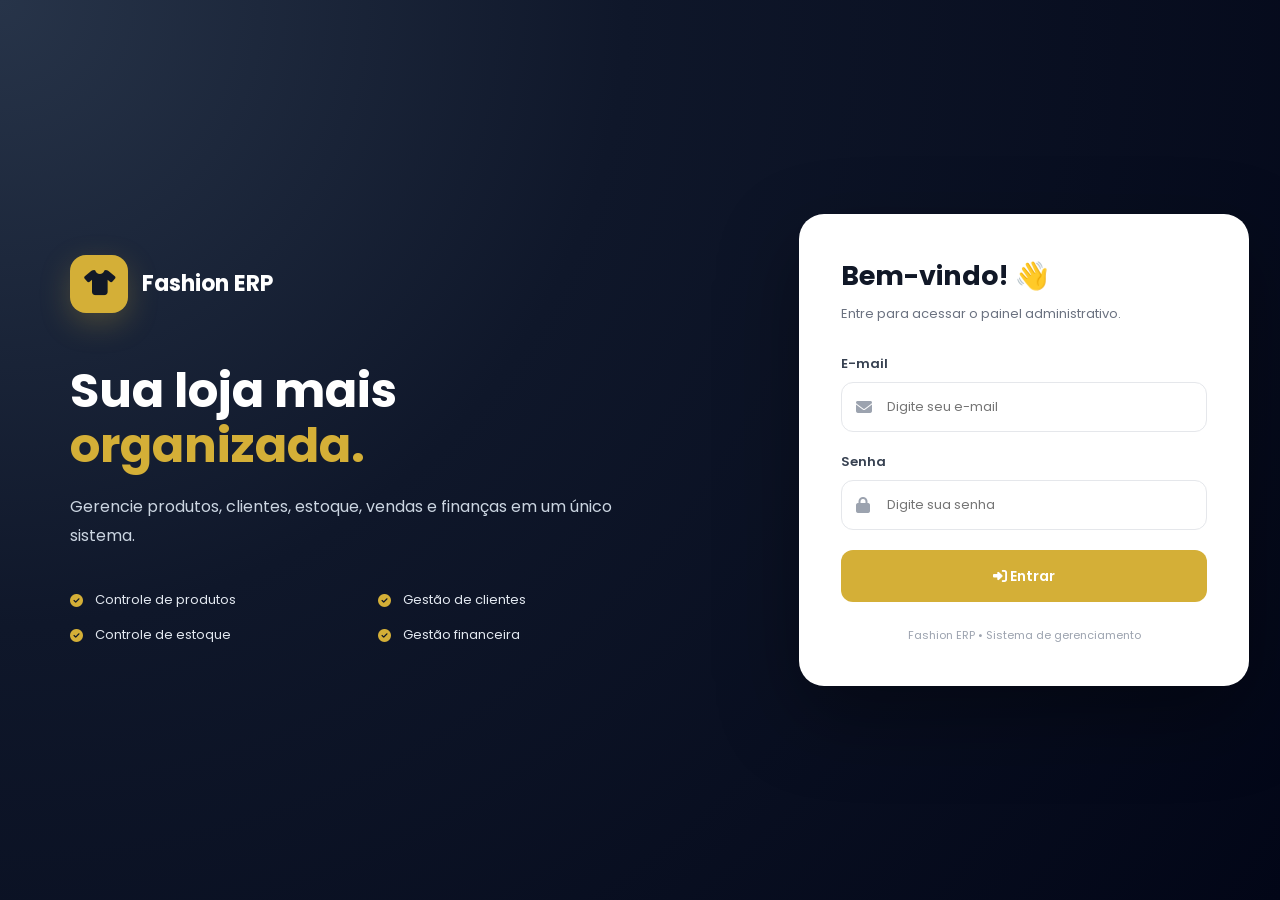
==== commit 83ab23c4: "putrer" ====
--- a/index.html
+++ b/index.html
@@ -4,115 +4,548 @@
 <head>
 
     <meta charset="UTF-8">
+
     <meta name="viewport" content="width=device-width, initial-scale=1.0">
 
     <title>Fashion ERP | Login</title>
 
-    <meta name="description" content="Sistema Premium para Gerenciamento de Lojas de Roupas">
-    <meta name="theme-color" content="#111827">
-
-    <!-- Google Fonts -->
+    <meta
+        name="description"
+        content="Sistema profissional para gerenciamento de lojas de roupas"
+    >
+
+    <meta name="theme-color" content="#0F172A">
+
+    <!-- GOOGLE FONTS -->
 
     <link rel="preconnect" href="https://fonts.googleapis.com">
 
-    <link rel="preconnect" href="https://fonts.gstatic.com" crossorigin>
-
-    <link href="https://fonts.googleapis.com/css2?family=Poppins:wght@300;400;500;600;700;800&display=swap" rel="stylesheet">
-
-    <!-- Font Awesome -->
-
-    <link rel="stylesheet"
-    href="https://cdnjs.cloudflare.com/ajax/libs/font-awesome/6.7.1/css/all.min.css">
+    <link rel="preconnect"
+          href="https://fonts.gstatic.com"
+          crossorigin>
+
+    <link
+        href="https://fonts.googleapis.com/css2?family=Poppins:wght@300;400;500;600;700;800&display=swap"
+        rel="stylesheet"
+    >
+
+    <!-- FONT AWESOME -->
+
+    <link
+        rel="stylesheet"
+        href="https://cdnjs.cloudflare.com/ajax/libs/font-awesome/6.7.1/css/all.min.css"
+    >
 
     <!-- CSS -->
 
-    <link rel="stylesheet" href="css/ base.css">
-    <link rel="stylesheet" href="css/ layout.css">
+    <link rel="stylesheet" href="css/base.css">
+    <link rel="stylesheet" href="css/layout.css">
     <link rel="stylesheet" href="css/components.css">
-    <link rel="stylesheet" href="css/login.css">
+    <link rel="stylesheet" href="css/forms.css">
+    <link rel="stylesheet" href="css/responsive.css">
+
+    <style>
+
+        *{
+            box-sizing:border-box;
+        }
+
+        body{
+            margin:0;
+            min-height:100vh;
+
+            font-family:'Poppins',sans-serif;
+
+            background:
+                radial-gradient(
+                    circle at top left,
+                    #273449 0,
+                    #0F172A 40%,
+                    #020617 100%
+                );
+
+            color:#fff;
+        }
+
+        .login-page{
+
+            min-height:100vh;
+
+            display:grid;
+
+            grid-template-columns:1.2fr .8fr;
+
+        }
+
+        /* =================================
+           LADO ESQUERDO
+        ================================= */
+
+        .login-info{
+
+            display:flex;
+
+            flex-direction:column;
+
+            justify-content:center;
+
+            padding:70px;
+
+        }
+
+        .brand{
+
+            display:flex;
+
+            align-items:center;
+
+            gap:14px;
+
+            margin-bottom:50px;
+
+        }
+
+        .brand-icon{
+
+            width:58px;
+            height:58px;
+
+            display:flex;
+
+            align-items:center;
+            justify-content:center;
+
+            border-radius:16px;
+
+            background:#D4AF37;
+
+            color:#111827;
+
+            font-size:25px;
+
+            box-shadow:
+                0 10px 30px
+                rgba(212,175,55,.25);
+
+        }
+
+        .brand h2{
+
+            margin:0;
+
+            font-size:22px;
+
+            font-weight:700;
+
+        }
+
+        .login-info h1{
+
+            max-width:650px;
+
+            margin:0 0 20px;
+
+            font-size:48px;
+
+            line-height:1.15;
+
+        }
+
+        .login-info h1 span{
+
+            color:#D4AF37;
+
+        }
+
+        .login-info p{
+
+            max-width:550px;
+
+            margin:0;
+
+            color:#CBD5E1;
+
+            font-size:16px;
+
+            line-height:1.8;
+
+        }
+
+        .features{
+
+            display:grid;
+
+            grid-template-columns:1fr 1fr;
+
+            gap:15px;
+
+            margin-top:40px;
+
+            max-width:600px;
+
+        }
+
+        .feature{
+
+            display:flex;
+
+            align-items:center;
+
+            gap:12px;
+
+            color:#E2E8F0;
+
+            font-size:13px;
+
+        }
+
+        .feature i{
+
+            color:#D4AF37;
+
+        }
+
+        /* =================================
+           LOGIN
+        ================================= */
+
+        .login-area{
+
+            display:flex;
+
+            align-items:center;
+
+            justify-content:center;
+
+            padding:30px;
+
+        }
+
+        .login-card{
+
+            width:100%;
+
+            max-width:450px;
+
+            padding:42px;
+
+            border-radius:25px;
+
+            background:#fff;
+
+            color:#111827;
+
+            box-shadow:
+                0 30px 80px
+                rgba(0,0,0,.35);
+
+        }
+
+        .login-card h2{
+
+            margin:0;
+
+            font-size:27px;
+
+        }
+
+        .login-card > p{
+
+            margin:8px 0 30px;
+
+            color:#6B7280;
+
+            font-size:13px;
+
+        }
+
+        .form-group{
+
+            margin-bottom:20px;
+
+        }
+
+        .form-group label{
+
+            display:block;
+
+            margin-bottom:8px;
+
+            color:#374151;
+
+            font-size:13px;
+
+            font-weight:600;
+
+        }
+
+        .input-box{
+
+            position:relative;
+
+        }
+
+        .input-box i{
+
+            position:absolute;
+
+            left:15px;
+
+            top:50%;
+
+            transform:translateY(-50%);
+
+            color:#9CA3AF;
+
+        }
+
+        .input-box input{
+
+            width:100%;
+
+            height:50px;
+
+            padding:0 15px 0 45px;
+
+            border:1px solid #E5E7EB;
+
+            border-radius:12px;
+
+            outline:none;
+
+            font-family:'Poppins',sans-serif;
+
+            font-size:13px;
+
+            transition:.25s;
+
+        }
+
+        .input-box input:focus{
+
+            border-color:#D4AF37;
+
+            box-shadow:
+                0 0 0 3px
+                rgba(212,175,55,.12);
+
+        }
+
+        .login-button{
+
+            width:100%;
+
+            height:52px;
+
+            border:0;
+
+            border-radius:12px;
+
+            background:#D4AF37;
+
+            color:#fff;
+
+            font-family:'Poppins',sans-serif;
+
+            font-size:14px;
+
+            font-weight:600;
+
+            cursor:pointer;
+
+            transition:.25s;
+
+        }
+
+        .login-button:hover{
+
+            background:#B89320;
+
+            transform:translateY(-2px);
+
+        }
+
+        .login-message{
+
+            display:none;
+
+            margin-top:15px;
+
+            padding:12px;
+
+            border-radius:10px;
+
+            background:#FEE2E2;
+
+            color:#B91C1C;
+
+            font-size:12px;
+
+            text-align:center;
+
+        }
+
+        .login-footer{
+
+            margin-top:25px;
+
+            text-align:center;
+
+            color:#9CA3AF;
+
+            font-size:11px;
+
+        }
+
+        @media(max-width:900px){
+
+            .login-page{
+
+                grid-template-columns:1fr;
+
+            }
+
+            .login-info{
+
+                display:none;
+
+            }
+
+        }
+
+        @media(max-width:500px){
+
+            .login-area{
+
+                padding:18px;
+
+            }
+
+            .login-card{
+
+                padding:28px 22px;
+
+            }
+
+        }
+
+    </style>
 
 </head>
 
+
 <body>
 
+
 <div class="login-page">
 
-    <!-- LADO ESQUERDO -->
-
-    <section class="login-banner">
-
-        <div class="overlay"></div>
-
-        <div class="banner-content">
-
-            <h1>Fashion ERP</h1>
+
+    <!-- =================================
+         APRESENTAÇÃO
+    ================================== -->
+
+    <section class="login-info">
+
+        <div class="brand">
+
+            <div class="brand-icon">
+
+                <i class="fa-solid fa-shirt"></i>
+
+            </div>
+
+            <h2>
+                Fashion ERP
+            </h2>
+
+        </div>
+
+
+        <h1>
+
+            Sua loja mais
+            <span>organizada.</span>
+
+        </h1>
+
+
+        <p>
+
+            Gerencie produtos, clientes, estoque,
+            vendas e finanças em um único sistema.
+
+        </p>
+
+
+        <div class="features">
+
+            <div class="feature">
+
+                <i class="fa-solid fa-circle-check"></i>
+
+                Controle de produtos
+
+            </div>
+
+
+            <div class="feature">
+
+                <i class="fa-solid fa-circle-check"></i>
+
+                Gestão de clientes
+
+            </div>
+
+
+            <div class="feature">
+
+                <i class="fa-solid fa-circle-check"></i>
+
+                Controle de estoque
+
+            </div>
+
+
+            <div class="feature">
+
+                <i class="fa-solid fa-circle-check"></i>
+
+                Gestão financeira
+
+            </div>
+
+        </div>
+
+    </section>
+
+
+
+    <!-- =================================
+         LOGIN
+    ================================== -->
+
+    <section class="login-area">
+
+        <div class="login-card">
+
+
+            <h2>
+                Bem-vindo! 👋
+            </h2>
 
             <p>
-
-                Gerencie sua loja de roupas com um sistema moderno,
-                inteligente e elegante.
-
+                Entre para acessar o painel administrativo.
             </p>
 
-            <div class="banner-cards">
-
-                <div class="mini-card">
-
-                    <i class="fa-solid fa-chart-line"></i>
-
-                    <span>Relatórios Inteligentes</span>
-
-                </div>
-
-                <div class="mini-card">
-
-                    <i class="fa-solid fa-box"></i>
-
-                    <span>Controle de Estoque</span>
-
-                </div>
-
-                <div class="mini-card">
-
-                    <i class="fa-solid fa-cart-shopping"></i>
-
-                    <span>Gestão de Vendas</span>
-
-                </div>
-
-            </div>
-
-        </div>
-
-    </section>
-
-    <!-- LADO DIREITO -->
-
-    <section class="login-panel">
-
-        <div class="login-card">
-
-            <div class="logo">
-
-                <i class="fa-solid fa-shirt"></i>
-
-                <h2>Fashion ERP</h2>
-
-            </div>
-
-            <h3>Bem-vinda!</h3>
-
-            <p class="subtitle">
-
-                Faça login para acessar o painel administrativo.
-
-            </p>
 
             <form id="loginForm">
 
-                <div class="input-group">
-
-                    <label>E-mail</label>
+
+                <div class="form-group">
+
+                    <label for="email">
+                        E-mail
+                    </label>
 
                     <div class="input-box">
 
@@ -122,15 +555,20 @@
                             type="email"
                             id="email"
                             placeholder="Digite seu e-mail"
-                            required>
+                            required
+                        >
 
                     </div>
 
                 </div>
 
-                <div class="input-group">
-
-                    <label>Senha</label>
+
+
+                <div class="form-group">
+
+                    <label for="senha">
+                        Senha
+                    </label>
 
                     <div class="input-box">
 
@@ -140,66 +578,54 @@
                             type="password"
                             id="senha"
                             placeholder="Digite sua senha"
-                            required>
-
-                        <button
-                            type="button"
-                            id="toggleSenha">
-
-                            <i class="fa-solid fa-eye"></i>
-
-                        </button>
+                            required
+                        >
 
                     </div>
 
                 </div>
 
-                <div class="options">
-
-                    <label>
-
-                        <input type="checkbox">
-
-                        Lembrar-me
-
-                    </label>
-
-                    <a href="#">
-
-                        Esqueci minha senha
-
-                    </a>
-
-                </div>
+
 
                 <button
-                    class="btn-login"
-                    type="submit">
-
-                    <i class="fa-solid fa-arrow-right-to-bracket"></i>
+                    type="submit"
+                    class="login-button"
+                >
+
+                    <i class="fa-solid fa-right-to-bracket"></i>
 
                     Entrar
 
                 </button>
 
+
+                <div
+                    class="login-message"
+                    id="loginMessage"
+                ></div>
+
+
             </form>
 
-            <div class="footer">
-
-                <span>
-
-                    © 2026 Fashion ERP
-
-                </span>
+
+            <div class="login-footer">
+
+                Fashion ERP • Sistema de gerenciamento
 
             </div>
 
+
         </div>
 
     </section>
 
+
 </div>
 
+
+
+<!-- LOGIN JS -->
+
 <script src="js/auth.js"></script>
 
 </body>
